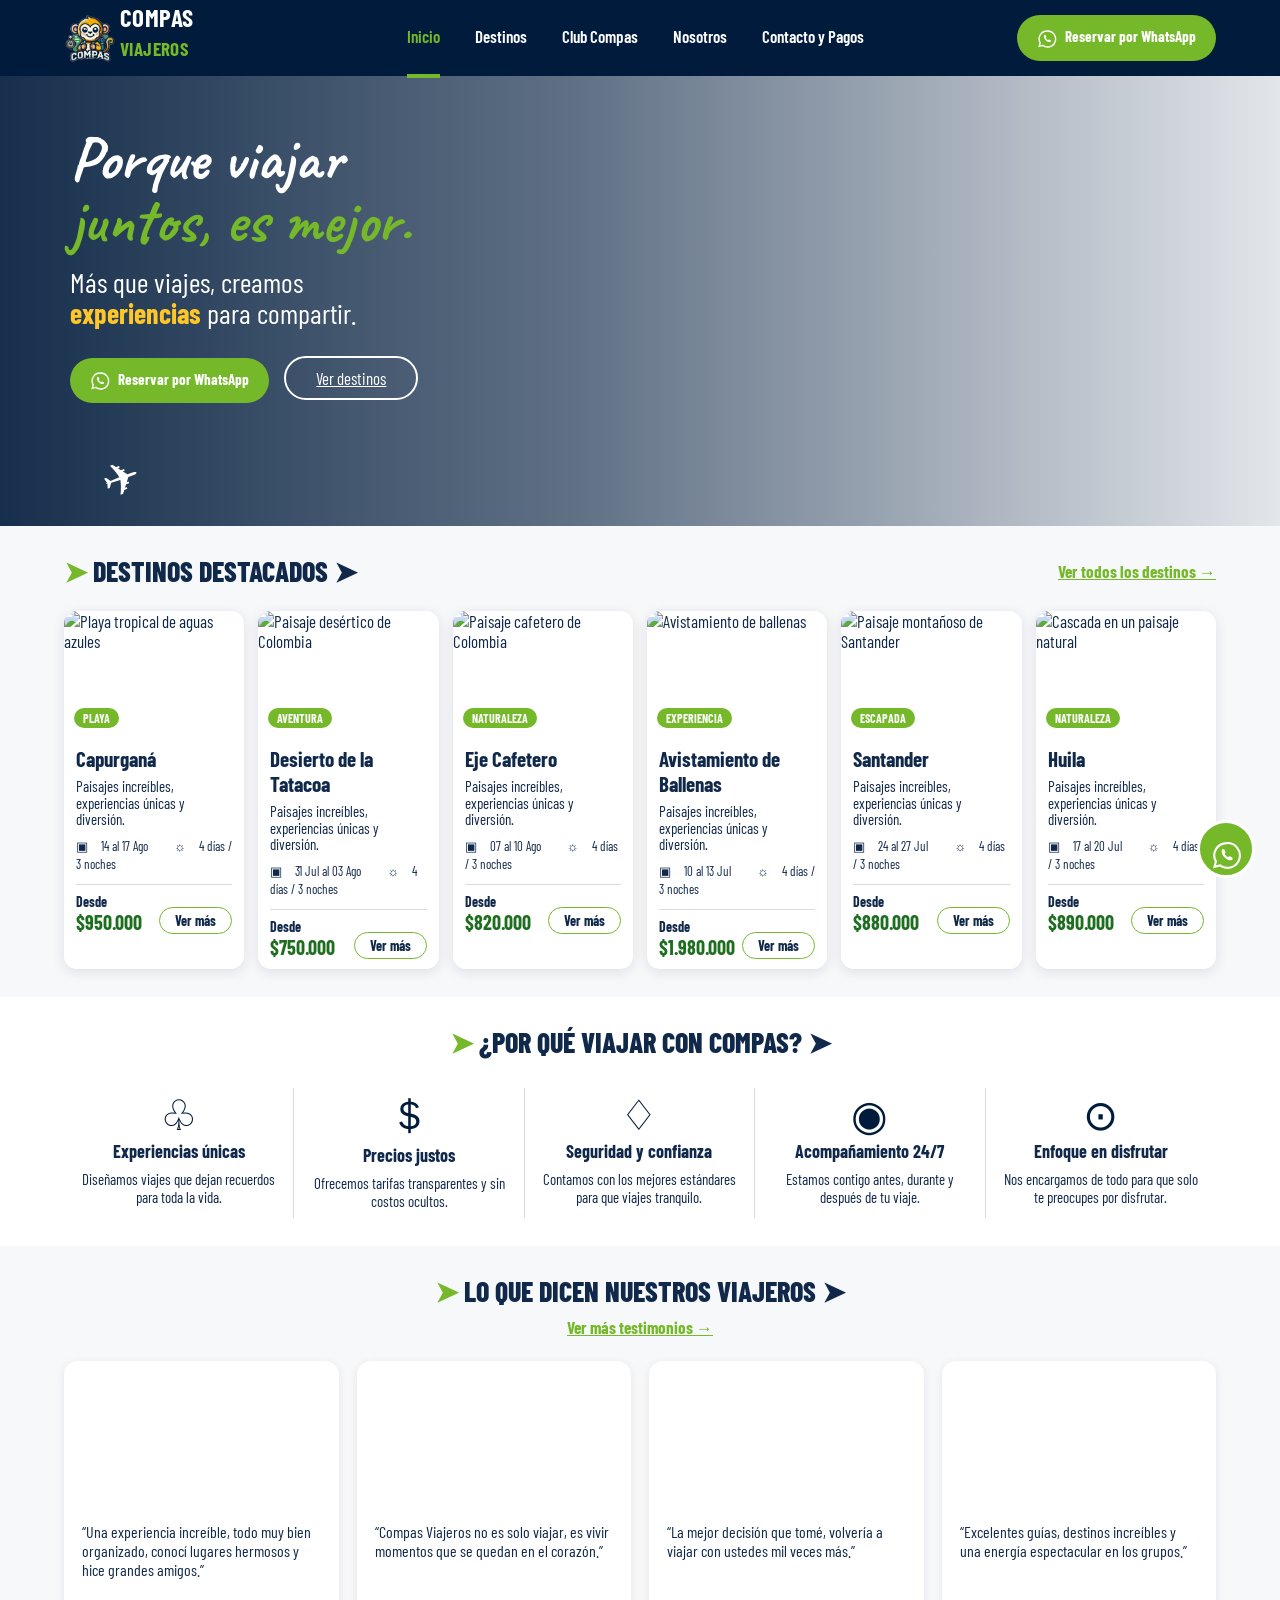
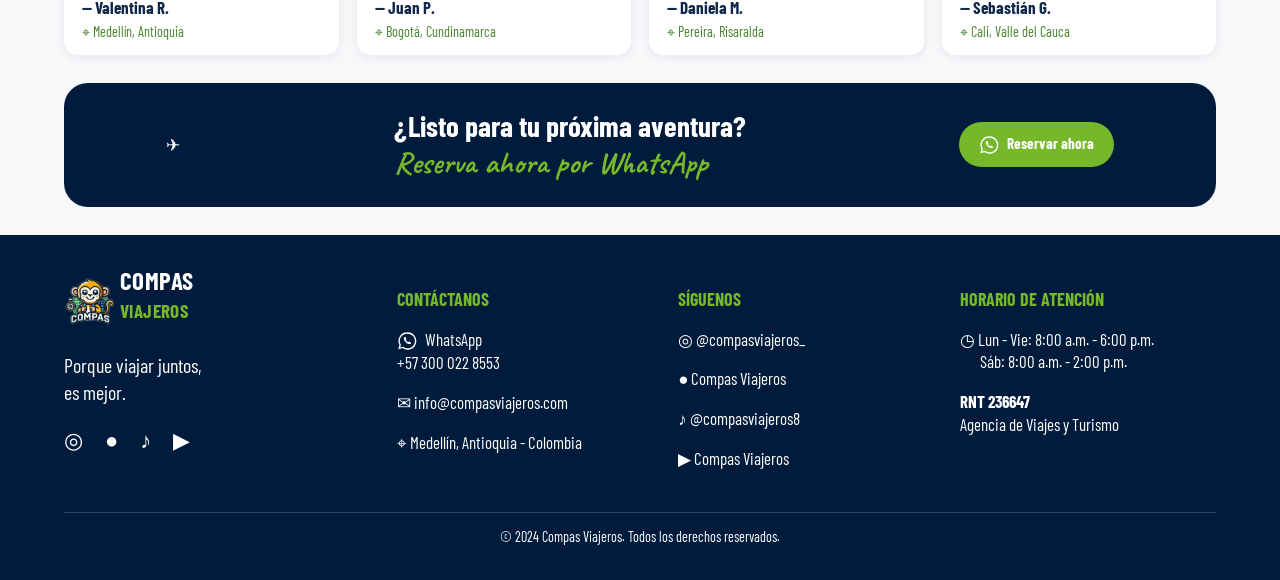
==== index.html @ 0b103fd1 "fix: update WhatsApp contact number Co-Authored-By: Devin AI <158243242+devin-ai-integration[bot]@us" ====
<!doctype html>
<html lang="es">
  <head>
    <meta charset="UTF-8" />
    <meta name="viewport" content="width=device-width, initial-scale=1" />
    <title>Compas Viajeros | Porque viajar juntos, es mejor</title>
    <meta
      name="description"
      content="Más que viajes, creamos experiencias para compartir. Descubre los mejores destinos de Colombia con Compas Viajeros."
    />
    <meta
      property="og:title"
      content="Compas Viajeros | Porque viajar juntos, es mejor"
    />
    <meta
      property="og:description"
      content="Experiencias para compartir en los mejores destinos de Colombia."
    />
    <meta
      property="og:image"
      content="https://images.unsplash.com/photo-1500534623283-312aade485b7?auto=format&fit=crop&w=1600&q=85"
    />
    <meta property="og:locale" content="es_CO" />
    <link rel="canonical" href="https://compasviajeros.com/" />
    <link rel="preconnect" href="https://fonts.googleapis.com" />
    <link rel="preconnect" href="https://fonts.gstatic.com" crossorigin />
    <link
      href="https://fonts.googleapis.com/css2?family=Barlow+Condensed:wght@400;500;600;700;800&family=Caveat:wght@600;700&display=swap"
      rel="stylesheet"
    />
    <link rel="stylesheet" href="styles.css" />
    <script type="application/ld+json">
      {
        "@context": "https://schema.org",
        "@type": "TravelAgency",
        "name": "Compas Viajeros",
        "url": "https://compasviajeros.com/",
        "telephone": "+573002286553",
        "areaServed": "CO"
      }
    </script>
  </head>
  <body>
    <header class="topbar">
      <a class="brand" href="index.html"
        ><img class="brand-logo" src="media/compas-logo-color.png" alt="" /><b>COMPAS</b
        ><strong>VIAJEROS</strong></a
      >
      <nav>
        <a class="active" href="index.html">Inicio</a
        ><a href="destinos.html">Destinos</a><a href="#comunidad">Club Compas</a
        ><a href="#nosotros">Nosotros</a
        ><a href="#contacto">Contacto y Pagos</a>
      </nav>
      <a class="wa-button" data-whatsapp="Hola, quiero reservar por WhatsApp"
        ><img class="wa-icon" src="media/whatsapp.svg" alt="" /> Reservar por WhatsApp</a
      ><button class="menu-toggle" aria-label="Abrir menú">☰</button>
    </header>
    <main>
      <section class="home-hero">
        <div class="hero-overlay"></div>
        <div class="hero-copy">
          <h1>Porque viajar<br /><em>juntos, es mejor.</em></h1>
          <p>
            Más que viajes, creamos<br /><b>experiencias</b> para compartir.
          </p>
          <div>
            <a
              class="wa-button"
              data-whatsapp="Hola, quiero reservar mi próxima experiencia con Compas Viajeros"
              ><img class="wa-icon" src="media/whatsapp.svg" alt="" /> Reservar por WhatsApp</a
            ><a class="outline-button" href="destinos.html">Ver destinos</a>
          </div>
        </div>
        <div class="plane">✈</div>
      </section>
      <section class="home-block">
        <div class="section-title">
          <h2>➤ DESTINOS DESTACADOS ➤</h2>
          <a href="destinos.html">Ver todos los destinos →</a>
        </div>
        <div class="cards" id="featured-grid"></div>
      </section>
      <section class="why home-block" id="nosotros">
        <h2>➤ ¿POR QUÉ VIAJAR CON COMPAS? ➤</h2>
        <div class="why-grid">
          <article>
            <span>♧</span><b>Experiencias únicas</b>
            <p>Diseñamos viajes que dejan recuerdos para toda la vida.</p>
          </article>
          <article>
            <span>＄</span><b>Precios justos</b>
            <p>Ofrecemos tarifas transparentes y sin costos ocultos.</p>
          </article>
          <article>
            <span>♢</span><b>Seguridad y confianza</b>
            <p>
              Contamos con los mejores estándares para que viajes tranquilo.
            </p>
          </article>
          <article>
            <span>◉</span><b>Acompañamiento 24/7</b>
            <p>Estamos contigo antes, durante y después de tu viaje.</p>
          </article>
          <article>
            <span>⊙</span><b>Enfoque en disfrutar</b>
            <p>
              Nos encargamos de todo para que solo te preocupes por disfrutar.
            </p>
          </article>
        </div>
      </section>
      <section class="home-block testimonials">
        <div class="section-title">
          <h2>➤ LO QUE DICEN NUESTROS VIAJEROS ➤</h2>
          <a href="#contacto">Ver más testimonios →</a>
        </div>
        <div class="test-grid" id="testimonials-grid"></div>
      </section>
      <section class="home-cta" id="comunidad">
        <span>✈</span>
        <div>
          <h2>¿Listo para tu próxima aventura?</h2>
          <em>Reserva ahora por WhatsApp</em>
        </div>
        <a
          class="wa-button"
          data-whatsapp="Hola, quiero reservar mi próxima aventura"
          ><img class="wa-icon" src="media/whatsapp.svg" alt="" /> Reservar ahora</a
        >
      </section>
    </main>
    <footer id="contacto">
      <div class="footer-brand">
        <a class="brand" href="index.html"
        ><img class="brand-logo" src="media/compas-logo-color.png" alt="" /><b>COMPAS</b
        ><strong>VIAJEROS</strong></a
        >
        <p>Porque viajar juntos,<br />es mejor.</p>
        <div class="social">◎　●　♪　▶</div>
      </div>
      <div>
        <h3>CONTÁCTANOS</h3>
        <p><img class="wa-icon" src="media/whatsapp.svg" alt="" /> WhatsApp<br />+57 300 022 8553</p>
        <p>✉ info@compasviajeros.com</p>
        <p>⌖ Medellín, Antioquia - Colombia</p>
      </div>
      <div>
        <h3>SÍGUENOS</h3>
        <p>◎ @compasviajeros_</p>
        <p>● Compas Viajeros</p>
        <p>♪ @compasviajeros8</p>
        <p>▶ Compas Viajeros</p>
      </div>
      <div>
        <h3>HORARIO DE ATENCIÓN</h3>
        <p>
          ◷ Lun - Vie: 8:00 a.m. - 6:00 p.m.<br />　 Sáb: 8:00 a.m. - 2:00 p.m.
        </p>
        <p><b>RNT 236647</b><br />Agencia de Viajes y Turismo</p>
      </div>
      <small class="copyright"
        >© 2024 Compas Viajeros. Todos los derechos reservados.</small
      >
    </footer>
    <a
      class="floating-wa"
      data-whatsapp="Hola, quiero información sobre los viajes de Compas Viajeros"
      aria-label="WhatsApp"
      ><img class="wa-icon" src="media/whatsapp.svg" alt="" /></a
    >
    <script src="analytics.js"></script>
    <script src="app.js"></script>
  </body>
</html>
---- styles.css ----
:root {
  --navy: #001b3b;
  --green: #75b82a;
  --ink: #10284a;
  --paper: #f7f8fa;
  --white: #fff;
}
* {
  box-sizing: border-box;
}
html {
  scroll-behavior: smooth;
}
body {
  margin: 0;
  background: var(--paper);
  color: var(--ink);
  font-family: "Barlow Condensed", Arial, sans-serif;
  font-size: 17px;
}
.topbar {
  height: 76px;
  background: var(--navy);
  color: #fff;
  display: flex;
  align-items: center;
  padding: 0 5%;
  gap: 28px;
  position: sticky;
  top: 0;
  z-index: 10;
}
.brand {
  width: 190px;
  display: grid;
  grid-template-columns: 56px 1fr;
  color: #fff;
  text-decoration: none;
  font-size: 25px;
  line-height: 0.85;
  font-weight: 800;
  letter-spacing: 0.4px;
}

.brand-logo {
  grid-row: span 2;
  width: 54px;
  height: 62px;
  object-fit: contain;
  background: transparent;
}
.brand-mark {
  grid-row: span 2;
  border: 3px solid var(--green);
  border-radius: 50%;
  width: 34px;
  height: 34px;
  text-align: center;
  padding-top: 3px;
  color: #ffb32d;
}
.brand strong {
  color: var(--green);
  font-size: 19px;
}
.topbar nav {
  display: flex;
  justify-content: center;
  gap: 35px;
  flex: 1;
}
.topbar nav a {
  color: #fff;
  text-decoration: none;
  padding: 28px 0;
  font-weight: 600;
}
.topbar nav a.active,
.topbar nav a:hover {
  color: var(--green);
  border-bottom: 4px solid var(--green);
}
.wa-button {
  background: var(--green);
  color: white;
  border-radius: 25px;
  padding: 12px 20px;
  display: inline-block;
  text-decoration: none;
  font-weight: 700;
  font-size: 15px;
  cursor: pointer;
  white-space: nowrap;
}

.wa-icon {
  width: 20px;
  height: 20px;
  vertical-align: middle;
  margin-right: 5px;
}

.floating-wa .wa-icon {
  width: 31px;
  height: 31px;
  margin: 0;
}
.menu-toggle {
  display: none;
  background: none;
  border: 0;
  color: #fff;
  font-size: 25px;
}
.home-hero {
  min-height: 450px;
  background: url("https://images.unsplash.com/photo-1500534623283-312aade485b7?auto=format&fit=crop&w=1800&q=85")
    center/cover;
  position: relative;
  color: #fff;
  overflow: hidden;
}
.hero-overlay {
  position: absolute;
  inset: 0;
  background: linear-gradient(
    90deg,
    #001b3be8 0%,
    #001b3b9c 45%,
    #001b3b15 100%
  );
}
.hero-copy {
  position: relative;
  padding: 52px 5.5%;
  z-index: 1;
}
.hero-copy h1 {
  font: 700 62px/1 "Caveat";
  margin: 0 0 15px;
}
.hero-copy h1 em {
  color: var(--green);
  font-style: normal;
}
.hero-copy p {
  font-size: 28px;
  line-height: 1.1;
  margin: 0 0 27px;
}
.hero-copy p b {
  color: #ffc629;
}
.outline-button {
  border: 2px solid #fff;
  border-radius: 25px;
  padding: 10px 30px;
  display: inline-block;
  margin-left: 15px;
  color: #fff;
}
.plane {
  position: absolute;
  bottom: 20px;
  left: 8%;
  font-size: 45px;
  color: #fff;
  transform: rotate(-20deg);
}
.home-block {
  padding: 28px 5%;
}
.section-title {
  display: flex;
  align-items: center;
  justify-content: space-between;
  margin-bottom: 22px;
}
.section-title h2,
.why > h2 {
  font-size: 28px;
  text-align: center;
  margin: 0;
  color: var(--ink);
  font-weight: 800;
}
.section-title h2:first-letter,
.why > h2:first-letter {
  color: var(--green);
}
.section-title a {
  color: var(--green);
  font-weight: 700;
}
.cards {
  display: grid;
  grid-template-columns: repeat(6, 1fr);
  gap: 14px;
}
.travel-card {
  background: #fff;
  border-radius: 13px;
  overflow: hidden;
  box-shadow: 0 3px 13px #001b3b1c;
}
.travel-image {
  height: 125px;
  position: relative;
}
.travel-image img {
  width: 100%;
  height: 100%;
  object-fit: cover;
}
.travel-image span {
  position: absolute;
  bottom: 8px;
  left: 10px;
  background: var(--green);
  color: #fff;
  border-radius: 10px;
  padding: 3px 9px;
  text-transform: uppercase;
  font-size: 12px;
  font-weight: bold;
}
.travel-info {
  padding: 10px 12px;
}
.travel-info h3 {
  font-size: 21px;
  margin: 0 0 7px;
}
.travel-info p {
  font-size: 15px;
  line-height: 1.1;
  min-height: 33px;
  margin: 0 0 10px;
}
.travel-meta {
  font-size: 13px;
  margin-bottom: 12px;
}
.travel-bottom {
  border-top: 1px solid #d7dce1;
  padding-top: 8px;
  display: flex;
  align-items: end;
  justify-content: space-between;
  font-size: 14px;
}
.travel-bottom strong {
  font-size: 20px;
  color: #1d6e1e;
}
.travel-bottom a {
  border: 1px solid var(--green);
  border-radius: 14px;
  padding: 4px 15px;
  color: var(--ink);
  font-weight: bold;
  cursor: pointer;
}
.why {
  background: #fff;
  text-align: center;
}
.why-grid {
  display: grid;
  grid-template-columns: repeat(5, 1fr);
  margin-top: 28px;
}
.why-grid article {
  padding: 0 18px;
  border-right: 1px solid #d6dce2;
}
.why-grid article:last-child {
  border: 0;
}
.why-grid span {
  font-size: 42px;
  color: var(--navy);
  display: block;
}
.why-grid b {
  display: block;
  font-size: 18px;
}
.why-grid p {
  font-size: 15px;
  line-height: 1.2;
  margin: 8px 0;
}
.testimonials {
  background: var(--paper);
}

.testimonials .section-title {
  flex-direction: column;
  justify-content: center;
  gap: 8px;
}
.test-grid {
  display: grid;
  grid-template-columns: repeat(4, 1fr);
  gap: 18px;
}
.test-grid article {
  background: #fff;
  border-radius: 14px;
  padding-bottom: 14px;
  overflow: hidden;
  box-shadow: 0 2px 10px #001b3b14;
}
.test-image {
  height: 145px;
  background-size: cover;
  background-position: center;
  color: white;
  text-align: center;
  padding-top: 55px;
  font-size: 35px;
}
.test-grid article p,
.test-grid article > b,
.test-grid article small {
  display: block;
  padding: 0 18px;
}
.test-grid article p {
  font-size: 16px;
  line-height: 1.2;
  min-height: 59px;
}
.test-grid article small {
  color: #47852e;
  margin-top: 6px;
}
.home-cta {
  margin: 0 5% 28px;
  padding: 25px 8%;
  border-radius: 24px;
  background: var(--navy);
  color: white;
  display: flex;
  align-items: center;
  justify-content: space-between;
}
.home-cta h2 {
  margin: 0;
  font-size: 29px;
}
.home-cta em {
  color: var(--green);
  font: 700 31px Caveat;
}
footer {
  background: var(--navy);
  color: #fff;
  padding: 35px 5%;
  display: grid;
  grid-template-columns: 1.2fr 1fr 1fr 1fr;
  gap: 25px;
}
footer h3 {
  color: var(--green);
  font-size: 18px;
}
footer p {
  line-height: 1.35;
}
.footer-brand p {
  font-size: 20px;
}
.social {
  font-size: 22px;
}
.copyright {
  grid-column: 1/-1;
  border-top: 1px solid #29405e;
  padding-top: 15px;
  text-align: center;
}
.floating-wa {
  position: fixed;
  bottom: 22px;
  right: 25px;
  background: var(--green);
  border: 3px solid white;
  color: #fff;
  border-radius: 50%;
  height: 58px;
  width: 58px;
  text-align: center;
  padding-top: 10px;
  font-size: 30px;
  z-index: 12;
  cursor: pointer;
}
.destinations-hero {
  height: 300px;
  background:
    linear-gradient(90deg, #001b3be8, #001b3b20),
    url("https://images.unsplash.com/photo-1507525428034-b723cf961d3e?auto=format&fit=crop&w=1800&q=85")
      center/cover;
  color: #fff;
  padding: 65px 14%;
}
.destinations-hero p {
  margin: 0;
}
.destinations-hero h1 {
  font-size: 70px;
  margin: 35px 0 0;
}
.destinations-hero h2 {
  font-size: 25px;
  margin: 0;
}
.destinations-hero em {
  color: var(--green);
  font-style: normal;
}
.destination-layout {
  display: grid;
  grid-template-columns: 230px 1fr;
  gap: 35px;
  padding: 38px 5%;
}
.destination-layout aside {
  background: #fff;
  border-radius: 14px;
  padding: 18px;
  height: max-content;
}
.destination-layout aside h2,
.results-head h2 {
  font-size: 25px;
  margin: 0 0 20px;
}
.category-list {
  display: grid;
  gap: 7px;
}
.category-list button {
  border: 0;
  background: none;
  text-align: left;
  padding: 12px;
  color: var(--ink);
  font: inherit;
  cursor: pointer;
  border-radius: 9px;
}
.category-list button.active,
.category-list button:hover {
  background: var(--green);
  color: #fff;
}
.aside-cta {
  background: var(--navy);
  color: #fff;
  margin: 22px -4px -4px;
  padding: 26px 15px;
  border-radius: 14px;
}
.aside-cta b {
  font-size: 27px;
  display: block;
}
.aside-cta em {
  color: var(--green);
  display: block;
  font: 700 22px Caveat;
  margin: 14px 0;
}
.aside-cta .wa-button {
  font-size: 12px;
  padding: 9px;
}
.destination-cards {
  grid-template-columns: repeat(3, 1fr);
}
.results-head {
  display: flex;
  justify-content: space-between;
  align-items: center;
}
.results-head select {
  padding: 10px 30px;
  border: 1px solid #ccd5df;
  border-radius: 8px;
  background: #fff;
}
.benefit-strip {
  background: #fff;
  margin: 0 5% 25px;
  padding: 22px;
  display: grid;
  grid-template-columns: repeat(5, 1fr);
  gap: 18px;
  border-radius: 14px;
}
.benefit-strip b {
  color: var(--navy);
  font-size: 18px;
}
.benefit-strip span,
.benefit-strip small {
  display: block;
  margin-left: 32px;
}
.benefit-strip small {
  font-weight: 400;
  font-size: 14px;
}
.newsletter {
  margin: 0 5% 25px;
  padding: 22px 6%;
  border-radius: 15px;
  background: var(--navy);
  color: #fff;
  display: flex;
  justify-content: space-between;
  align-items: center;
}
.newsletter b {
  font-size: 24px;
}
.newsletter em {
  color: var(--green);
  font-style: normal;
}
.newsletter small {
  display: block;
  font-size: 16px;
}
.newsletter form {
  display: flex;
}
.newsletter input {
  padding: 13px;
  border: 0;
  width: 270px;
  border-radius: 5px 0 0 5px;
}
.newsletter button {
  background: var(--green);
  border: 0;
  color: #fff;
  padding: 0 18px;
  font-weight: bold;
  border-radius: 0 5px 5px 0;
}
@media (max-width: 900px) {
  .topbar {
    height: 65px;
    padding: 0 4%;
    gap: 10px;
  }
  .brand {
    width: 150px;
    font-size: 19px;
  }
  .brand strong {
    font-size: 15px;
  }
  .topbar nav {
    display: none;
    position: absolute;
    top: 65px;
    left: 0;
    right: 0;
    background: var(--navy);
    flex-direction: column;
    gap: 0;
    padding: 12px 5%;
  }
  .topbar nav.open {
    display: flex;
  }
  .topbar nav a {
    padding: 10px;
  }
  .topbar > .wa-button {
    margin-left: auto;
    font-size: 11px;
    padding: 9px;
  }
  .menu-toggle {
    display: block;
  }
  .hero-copy h1 {
    font-size: 48px;
  }
  .hero-copy p {
    font-size: 22px;
  }
  .cards {
    grid-template-columns: repeat(2, 1fr);
  }
  .why-grid {
    grid-template-columns: repeat(2, 1fr);
    gap: 18px;
  }
  .why-grid article {
    border: 0;
  }
  .test-grid {
    grid-template-columns: repeat(2, 1fr);
  }
  footer {
    grid-template-columns: repeat(2, 1fr);
  }
  .destination-layout {
    grid-template-columns: 1fr;
  }
  .destination-cards {
    grid-template-columns: repeat(2, 1fr);
  }
  .benefit-strip {
    grid-template-columns: repeat(2, 1fr);
  }
  .newsletter {
    display: block;
  }
  .newsletter form {
    margin-top: 20px;
  }
  .destinations-hero {
    padding: 45px 8%;
    height: 260px;
  }
}
@media (max-width: 520px) {
  .cards,
  .test-grid,
  .destination-cards {
    grid-template-columns: 1fr;
  }
  .hero-copy {
    padding: 50px 8%;
  }
  .hero-copy h1 {
    font-size: 43px;
  }
  .section-title {
    display: block;
  }
  .section-title a {
    display: block;
    margin-top: 10px;
  }
  .home-cta {
    display: block;
  }
  .home-cta .wa-button {
    margin-top: 15px;
  }
  footer {
    grid-template-columns: 1fr;
  }
  .benefit-strip {
    grid-template-columns: 1fr;
  }
  .newsletter form {
    display: block;
  }
  .newsletter input,
  .newsletter button {
    width: 100%;
    padding: 13px;
    border-radius: 4px;
  }
  .newsletter button {
    margin-top: 5px;
  }
  .destinations-hero h1 {
    font-size: 53px;
  }
}
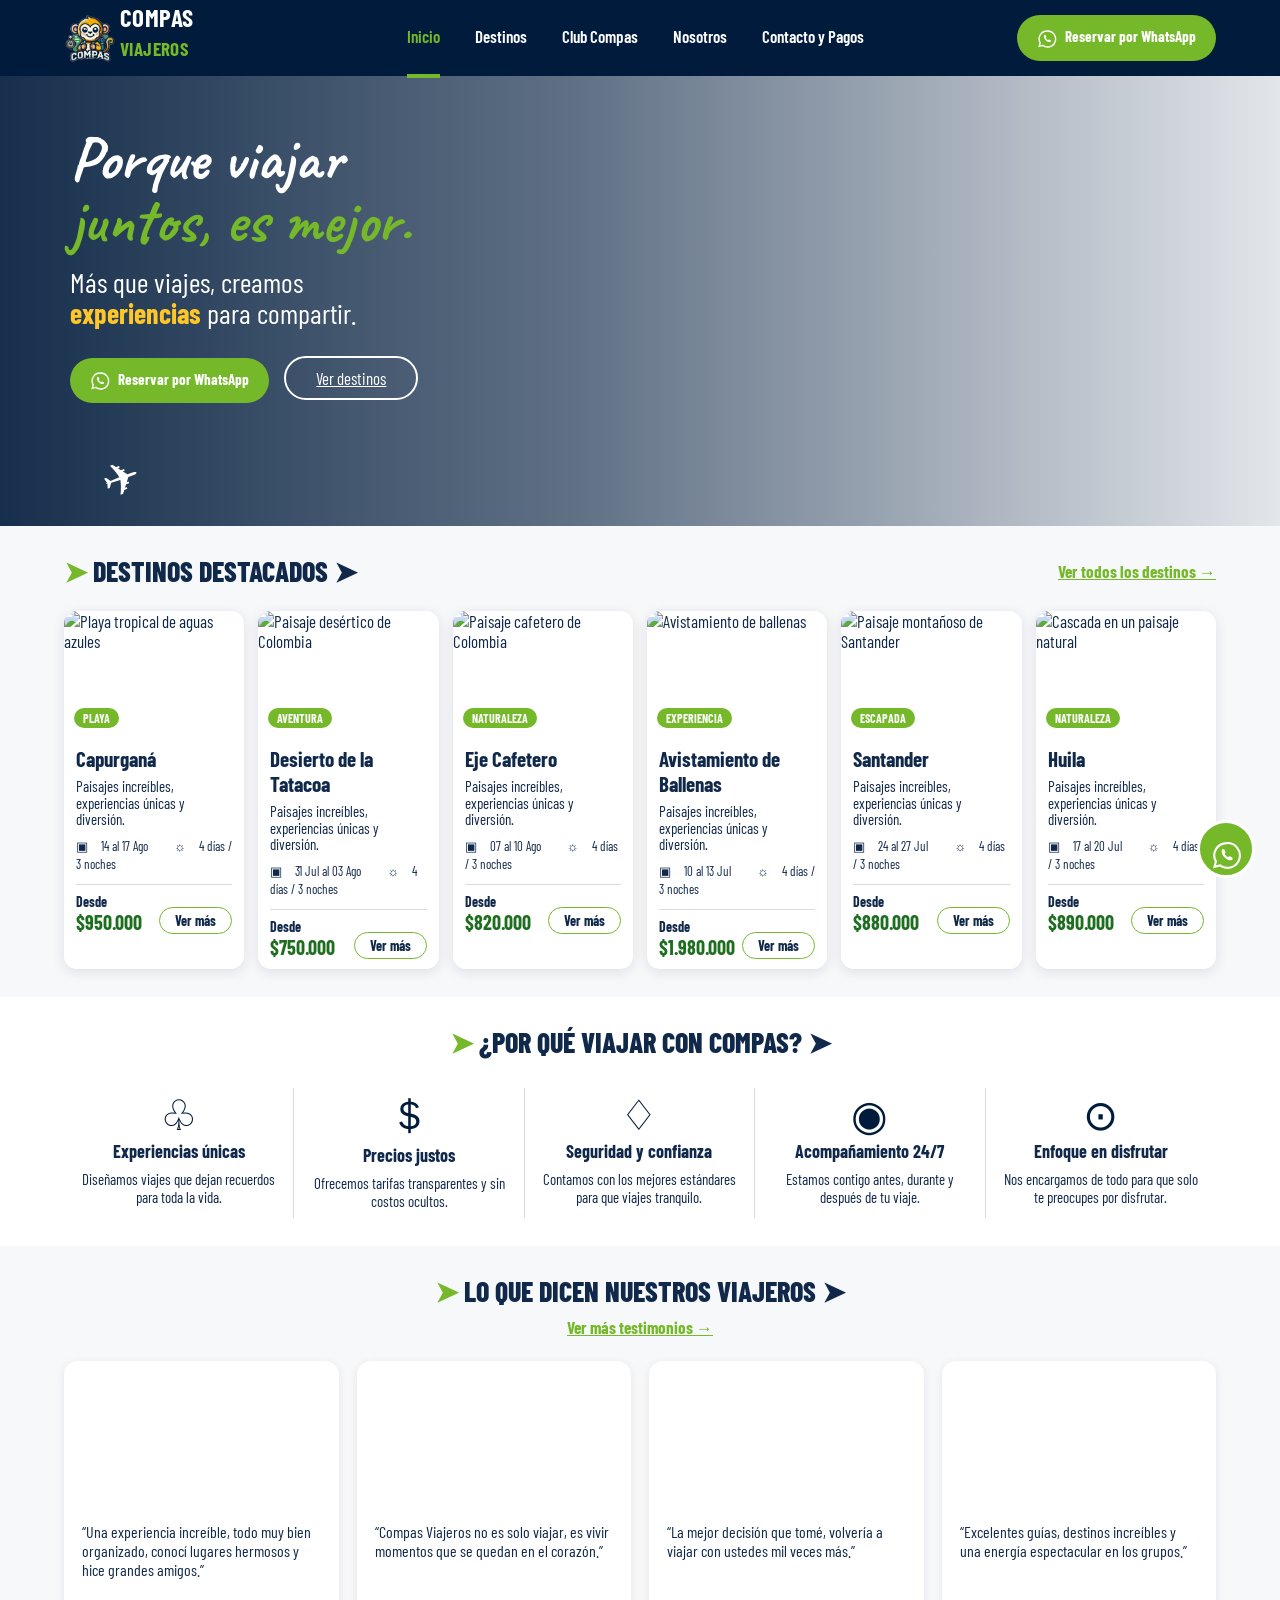
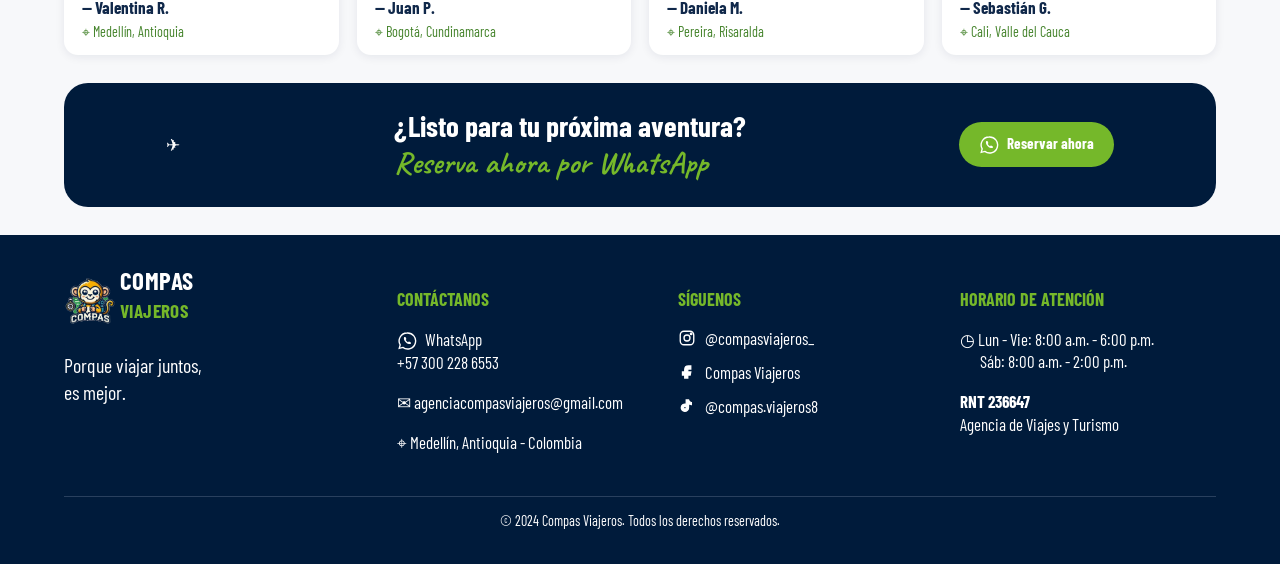
==== commit 1f038936: "feat: refresh footer contact and social links Co-Authored-By: Devin AI <158243242+devin-ai-integrati" ====
--- a/index.html
+++ b/index.html
@@ -137,20 +137,35 @@
         ><strong>VIAJEROS</strong></a
         >
         <p>Porque viajar juntos,<br />es mejor.</p>
-        <div class="social">◎　●　♪　▶</div>
       </div>
       <div>
         <h3>CONTÁCTANOS</h3>
-        <p><img class="wa-icon" src="media/whatsapp.svg" alt="" /> WhatsApp<br />+57 300 022 8553</p>
-        <p>✉ info@compasviajeros.com</p>
+        <p>
+          <a
+            class="footer-contact"
+            data-whatsapp="Hola, quiero información sobre los viajes de Compas Viajeros"
+            ><img class="wa-icon" src="media/whatsapp.svg" alt="" /> WhatsApp<br />+57 300 228 6553</a
+          >
+        </p>
+        <p><a class="footer-contact" href="mailto:agenciacompasviajeros@gmail.com">✉ agenciacompasviajeros@gmail.com</a></p>
         <p>⌖ Medellín, Antioquia - Colombia</p>
       </div>
       <div>
         <h3>SÍGUENOS</h3>
-        <p>◎ @compasviajeros_</p>
-        <p>● Compas Viajeros</p>
-        <p>♪ @compasviajeros8</p>
-        <p>▶ Compas Viajeros</p>
+        <div class="social-links">
+          <a href="https://www.instagram.com/compasviajeros_/" target="_blank" rel="noopener noreferrer">
+            <svg class="social-icon" viewBox="0 0 24 24" aria-hidden="true"><rect x="3" y="3" width="18" height="18" rx="5" /><circle cx="12" cy="12" r="4" /><circle cx="17.5" cy="6.5" r="1" /></svg>
+            <span>@compasviajeros_</span>
+          </a>
+          <a href="https://www.facebook.com/share/1HbcP49M5q/" target="_blank" rel="noopener noreferrer">
+            <svg class="social-icon" viewBox="0 0 24 24" aria-hidden="true"><path d="M14 8h3V4h-3c-3.3 0-5 1.9-5 5v3H6v4h3v4h4v-4h3.2l.8-4H13V9c0-.7.3-1 1-1Z" /></svg>
+            <span>Compas Viajeros</span>
+          </a>
+          <a href="https://www.tiktok.com/@compas.viajeros8" target="_blank" rel="noopener noreferrer">
+            <svg class="social-icon" viewBox="0 0 24 24" aria-hidden="true"><path d="M14 4v10.2a4.8 4.8 0 1 1-4-4.7v3.1a1.8 1.8 0 1 0 1 1.6V4h3Zm0 0c.6 1.8 1.8 3 3.8 3.4V10c-1.5-.1-2.8-.6-3.8-1.4V4Z" /></svg>
+            <span>@compas.viajeros8</span>
+          </a>
+        </div>
       </div>
       <div>
         <h3>HORARIO DE ATENCIÓN</h3>
--- a/styles.css
+++ b/styles.css
@@ -369,11 +369,41 @@
 footer p {
   line-height: 1.35;
 }
+.footer-contact,
+.social-links a {
+  color: inherit;
+  text-decoration: none;
+}
+.footer-contact {
+  cursor: pointer;
+}
+.social-links {
+  display: grid;
+  gap: 14px;
+}
+.social-links a {
+  display: flex;
+  align-items: center;
+  gap: 9px;
+}
+.social-links a:hover,
+.footer-contact:hover {
+  color: var(--green);
+}
+.social-icon {
+  width: 18px;
+  height: 18px;
+  flex: 0 0 18px;
+  fill: currentColor;
+  stroke: currentColor;
+  stroke-width: 1.8;
+}
+.social-icon circle,
+.social-icon rect {
+  fill: none;
+}
 .footer-brand p {
   font-size: 20px;
-}
-.social {
-  font-size: 22px;
 }
 .copyright {
   grid-column: 1/-1;
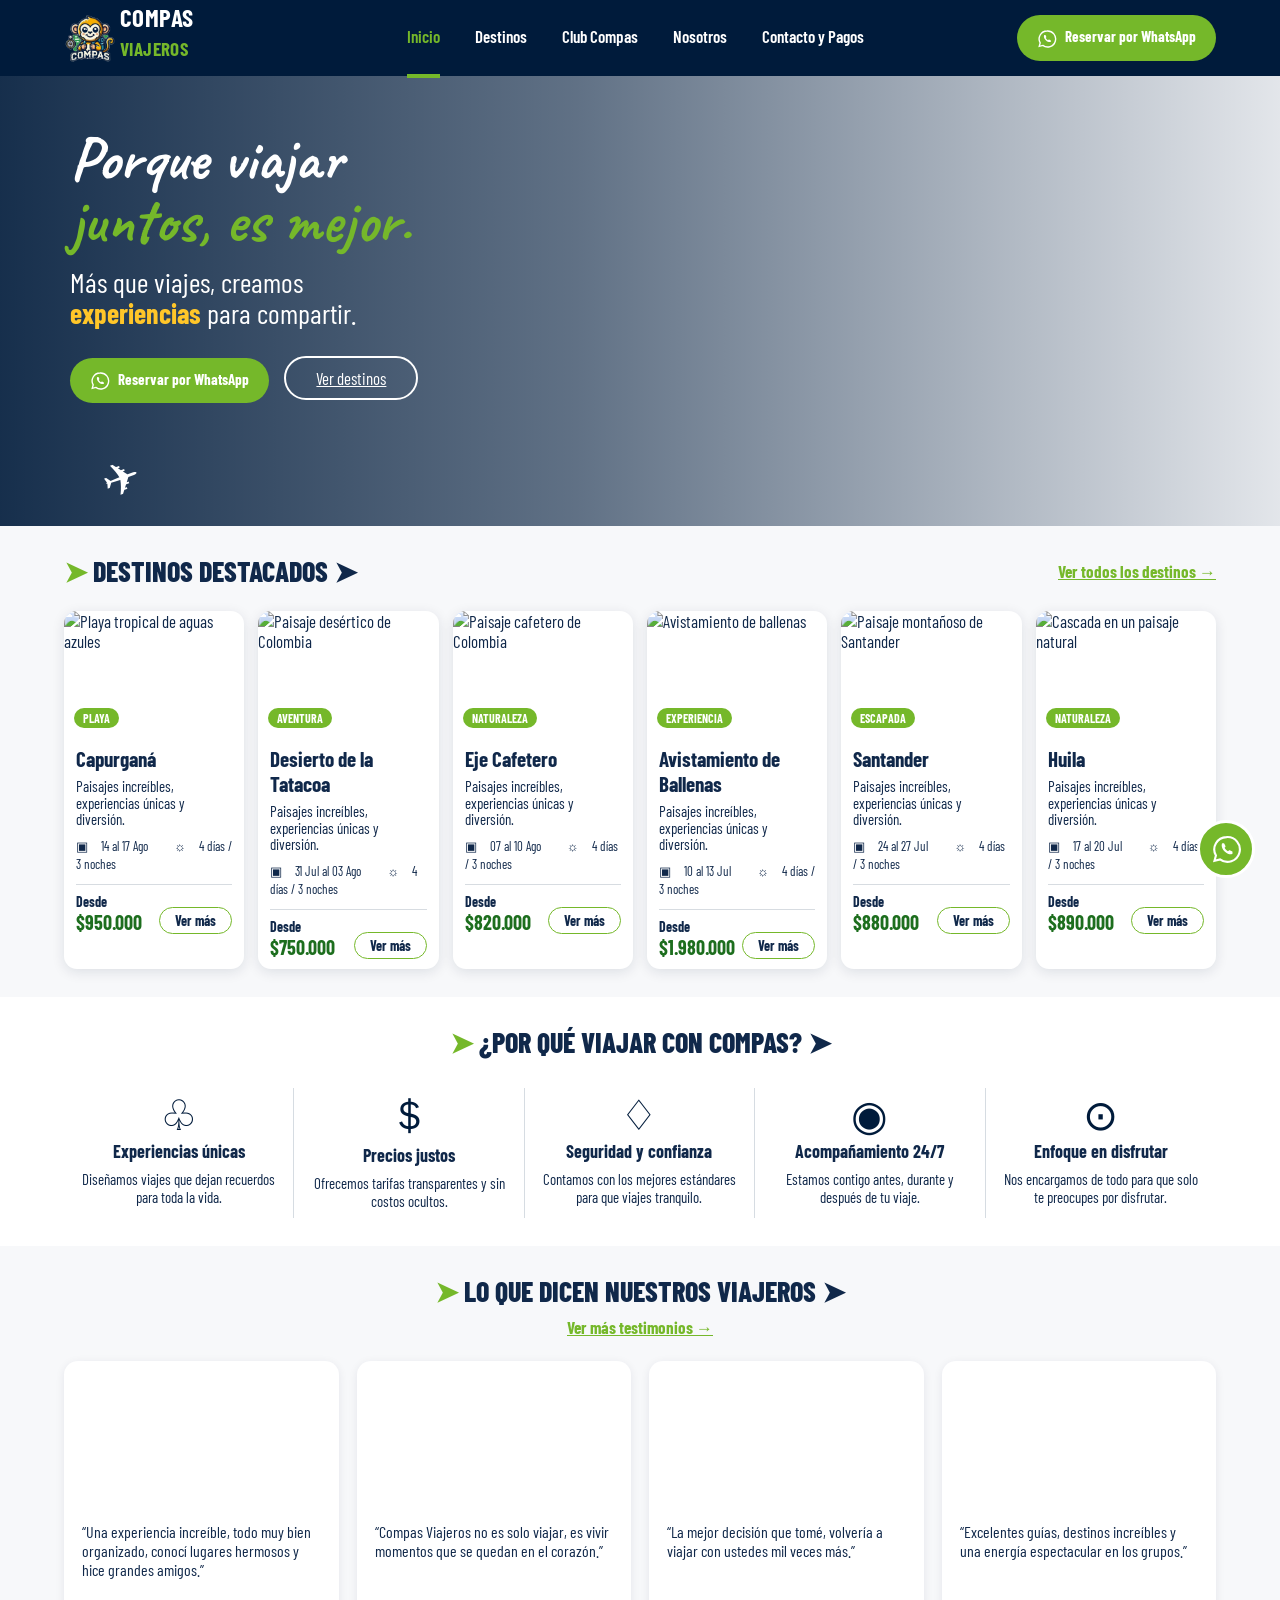
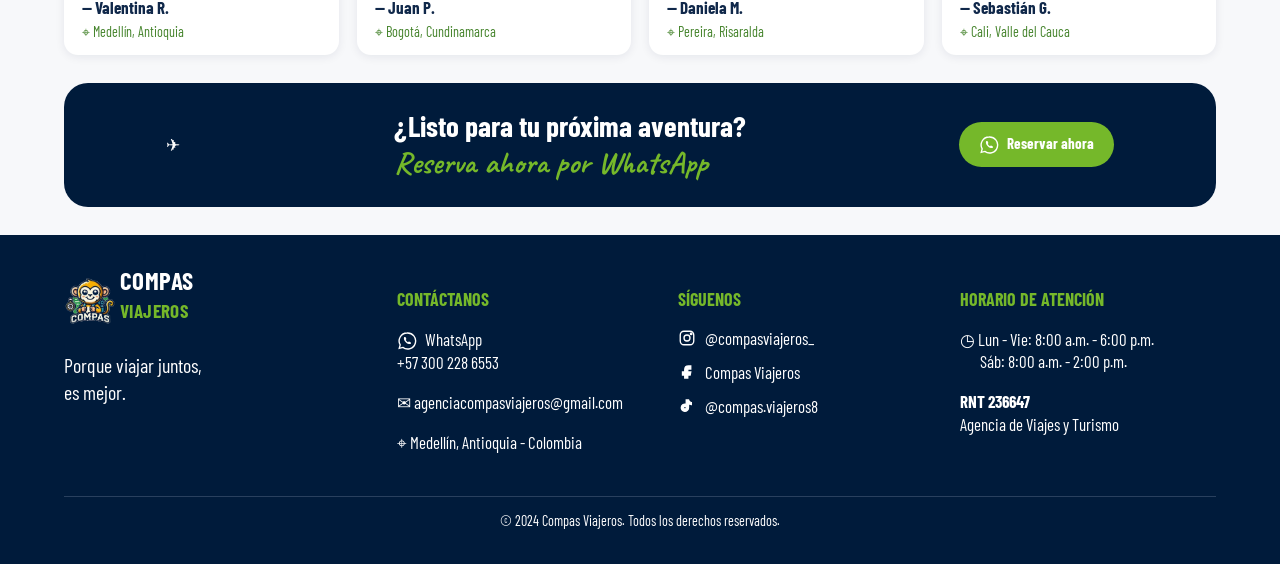
==== commit f2b1a3eb: "feat: add Bing site auth file Co-Authored-By: Devin AI <158243242+devin-ai-integration[bot]@users.no" ====
--- a/index.html
+++ b/index.html
@@ -21,6 +21,7 @@
       content="https://images.unsplash.com/photo-1500534623283-312aade485b7?auto=format&fit=crop&w=1600&q=85"
     />
     <meta property="og:locale" content="es_CO" />
+    <meta name="msvalidate.01" content="D26EF20C6CF1056D606BA57ADD607B21" />
     <link rel="canonical" href="https://compasviajeros.com/" />
     <link rel="preconnect" href="https://fonts.googleapis.com" />
     <link rel="preconnect" href="https://fonts.gstatic.com" crossorigin />
--- a/styles.css
+++ b/styles.css
@@ -421,8 +421,12 @@
   border-radius: 50%;
   height: 58px;
   width: 58px;
-  text-align: center;
-  padding-top: 10px;
+  box-sizing: border-box;
+  display: flex;
+  align-items: center;
+  justify-content: center;
+  padding: 0;
+  line-height: 0;
   font-size: 30px;
   z-index: 12;
   cursor: pointer;
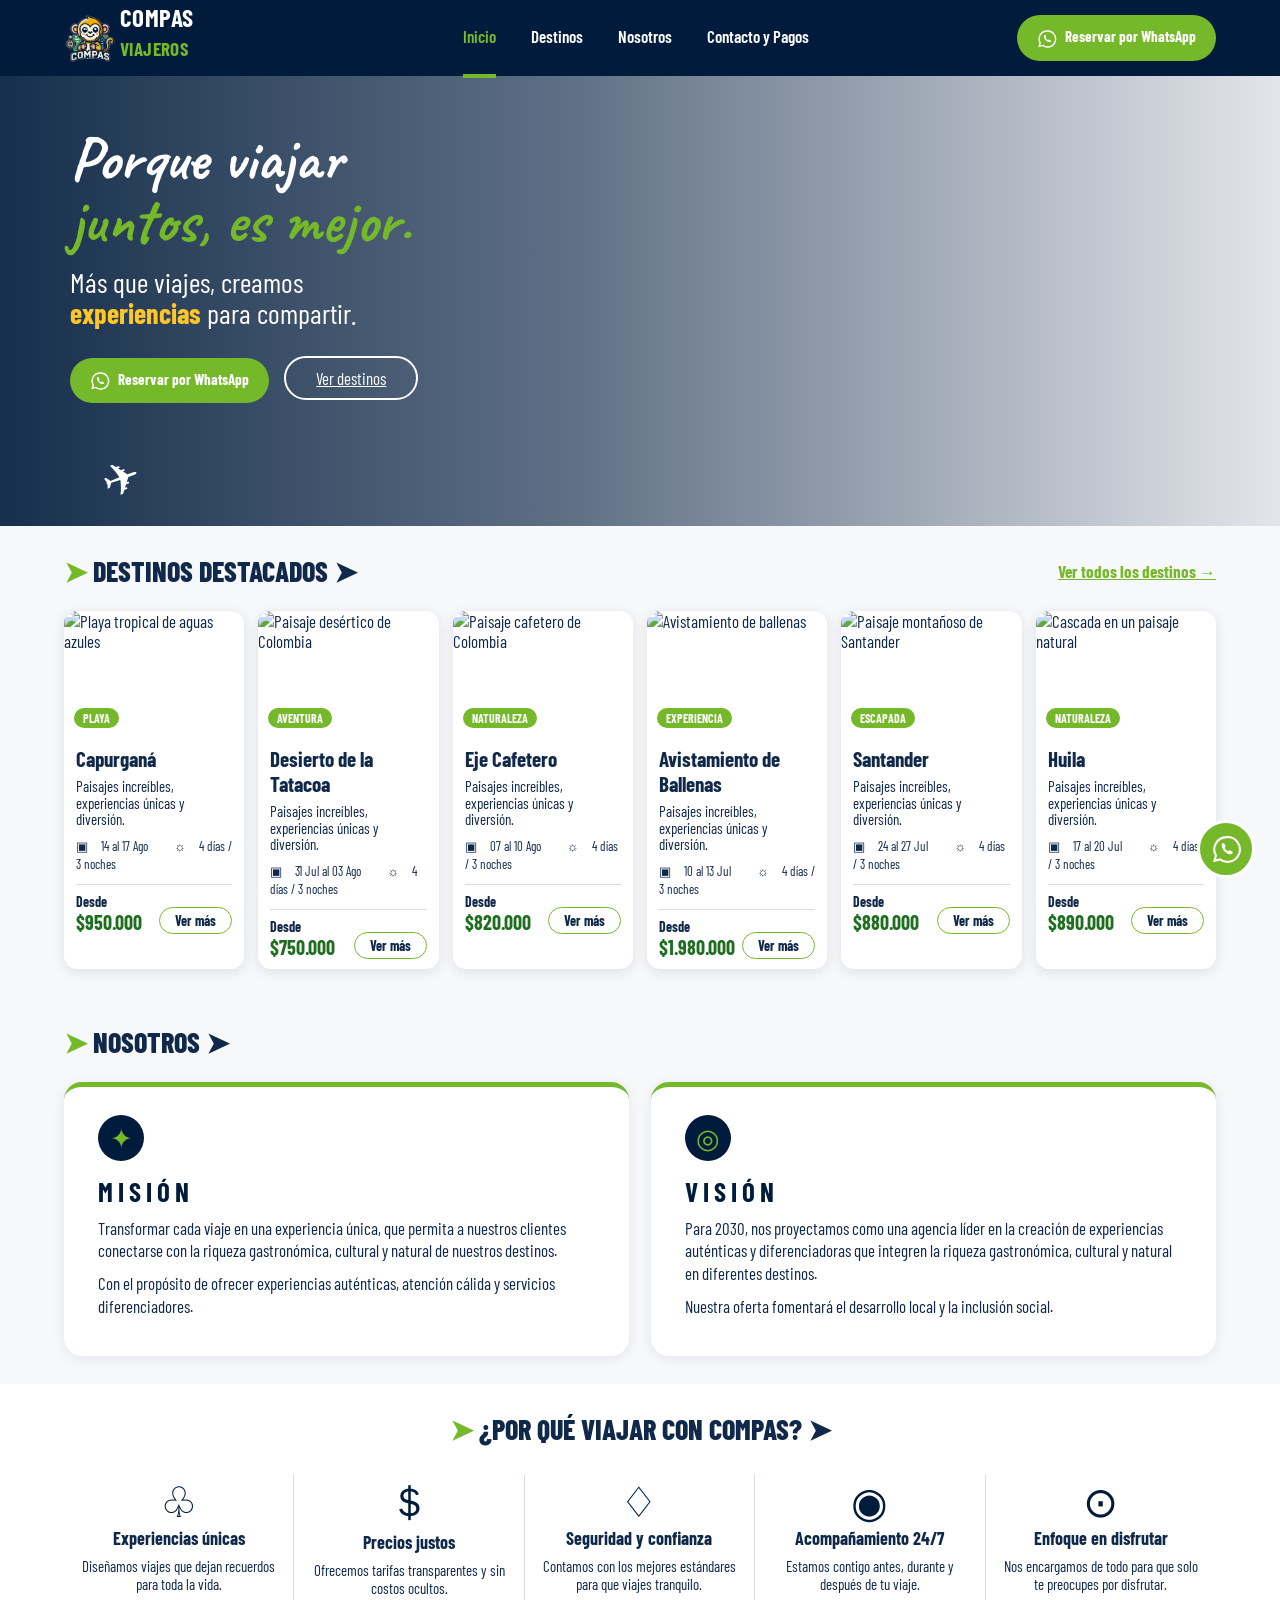
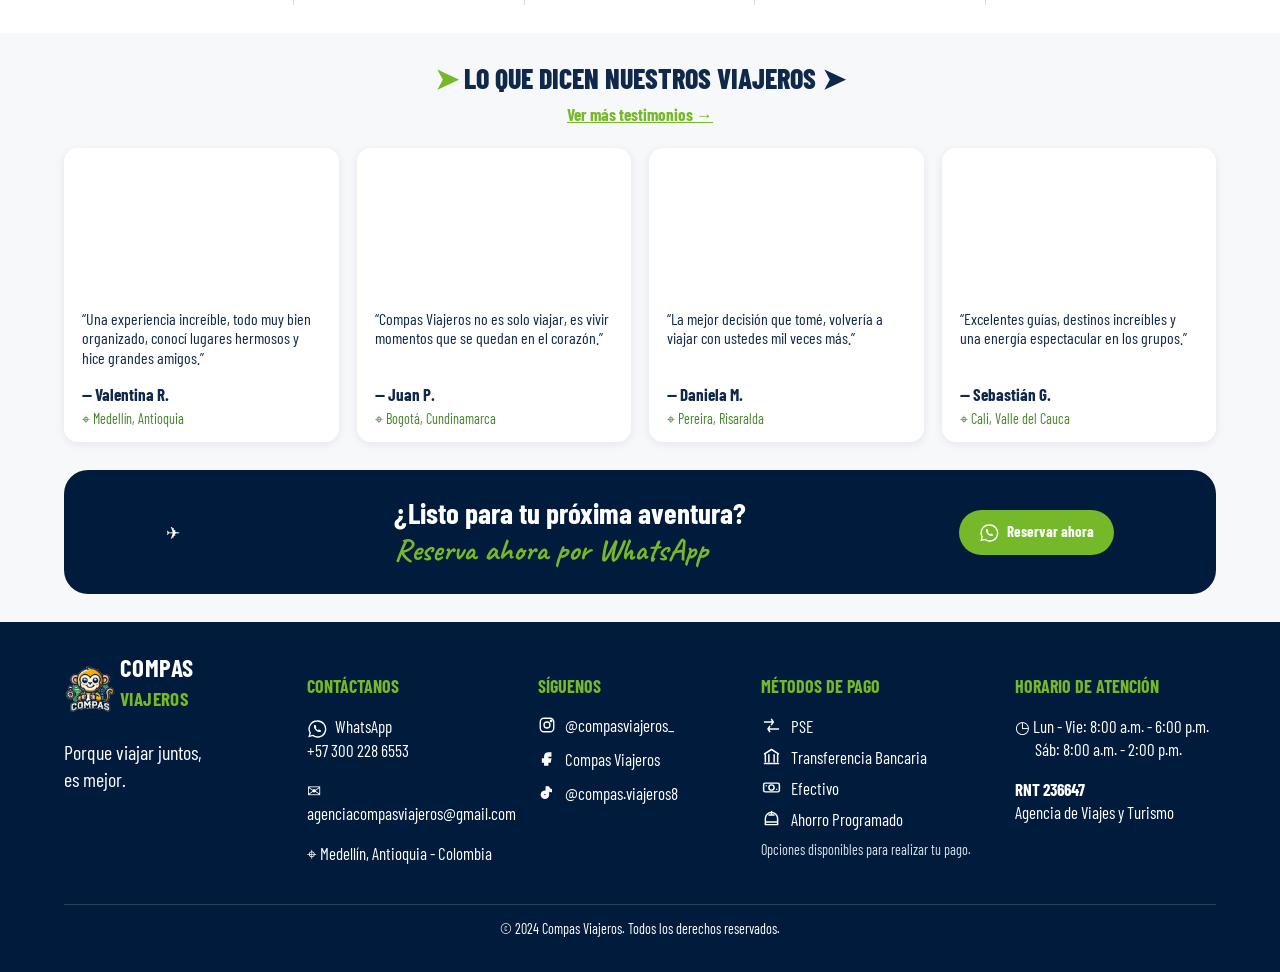
==== commit 77f7a784: "feat: update navigation and contact content Co-Authored-By: Devin AI <158243242+devin-ai-integration" ====
--- a/index.html
+++ b/index.html
@@ -3,26 +3,50 @@
   <head>
     <meta charset="UTF-8" />
     <meta name="viewport" content="width=device-width, initial-scale=1" />
-    <title>Compas Viajeros | Porque viajar juntos, es mejor</title>
+    <title>Compas Viajeros | Viajes en grupo por Colombia</title>
     <meta
       name="description"
       content="Más que viajes, creamos experiencias para compartir. Descubre los mejores destinos de Colombia con Compas Viajeros."
     />
+    <meta property="og:type" content="website" />
+    <meta property="og:site_name" content="Compas Viajeros" />
+    <meta property="og:url" content="https://compasviajeros.com/" />
     <meta
       property="og:title"
-      content="Compas Viajeros | Porque viajar juntos, es mejor"
+      content="Compas Viajeros | Viajes en grupo por Colombia"
     />
     <meta
       property="og:description"
-      content="Experiencias para compartir en los mejores destinos de Colombia."
+      content="Viajes en grupo, experiencias únicas y acompañamiento por WhatsApp en los mejores destinos de Colombia."
     />
     <meta
       property="og:image"
-      content="https://images.unsplash.com/photo-1500534623283-312aade485b7?auto=format&fit=crop&w=1600&q=85"
+      content="https://compasviajeros.com/media/og-compas-viajeros.jpg"
+    />
+    <meta property="og:image:width" content="1200" />
+    <meta property="og:image:height" content="630" />
+    <meta
+      property="og:image:alt"
+      content="Compas Viajeros: porque viajar juntos es mejor"
     />
     <meta property="og:locale" content="es_CO" />
+    <meta name="twitter:card" content="summary_large_image" />
+    <meta
+      name="twitter:title"
+      content="Compas Viajeros | Viajes en grupo por Colombia"
+    />
+    <meta
+      name="twitter:description"
+      content="Viajes en grupo, experiencias únicas y acompañamiento por WhatsApp en los mejores destinos de Colombia."
+    />
+    <meta
+      name="twitter:image"
+      content="https://compasviajeros.com/media/og-compas-viajeros.jpg"
+    />
     <meta name="msvalidate.01" content="D26EF20C6CF1056D606BA57ADD607B21" />
     <link rel="canonical" href="https://compasviajeros.com/" />
+    <link rel="icon" type="image/png" sizes="32x32" href="media/favicon-32.png" />
+    <link rel="apple-touch-icon" sizes="180x180" href="media/favicon-180.png" />
     <link rel="preconnect" href="https://fonts.googleapis.com" />
     <link rel="preconnect" href="https://fonts.gstatic.com" crossorigin />
     <link
@@ -49,8 +73,7 @@
       >
       <nav>
         <a class="active" href="index.html">Inicio</a
-        ><a href="destinos.html">Destinos</a><a href="#comunidad">Club Compas</a
-        ><a href="#nosotros">Nosotros</a
+        ><a href="destinos.html">Destinos</a><a href="#nosotros">Nosotros</a
         ><a href="#contacto">Contacto y Pagos</a>
       </nav>
       <a class="wa-button" data-whatsapp="Hola, quiero reservar por WhatsApp"
@@ -82,7 +105,40 @@
         </div>
         <div class="cards" id="featured-grid"></div>
       </section>
-      <section class="why home-block" id="nosotros">
+      <section class="home-block about-us" id="nosotros">
+        <div class="section-title">
+          <h2>➤ NOSOTROS ➤</h2>
+        </div>
+        <div class="mission-grid">
+          <article class="mission-card">
+            <span class="mission-icon">✦</span>
+            <h3>MISIÓN</h3>
+            <p>
+              Transformar cada viaje en una experiencia única, que permita a
+              nuestros clientes conectarse con la riqueza gastronómica, cultural
+              y natural de nuestros destinos.
+            </p>
+            <p>
+              Con el propósito de ofrecer experiencias auténticas, atención
+              cálida y servicios diferenciadores.
+            </p>
+          </article>
+          <article class="mission-card">
+            <span class="mission-icon">◎</span>
+            <h3>VISIÓN</h3>
+            <p>
+              Para 2030, nos proyectamos como una agencia líder en la creación
+              de experiencias auténticas y diferenciadoras que integren la
+              riqueza gastronómica, cultural y natural en diferentes destinos.
+            </p>
+            <p>
+              Nuestra oferta fomentará el desarrollo local y la inclusión
+              social.
+            </p>
+          </article>
+        </div>
+      </section>
+      <section class="why home-block">
         <h2>➤ ¿POR QUÉ VIAJAR CON COMPAS? ➤</h2>
         <div class="why-grid">
           <article>
@@ -168,6 +224,28 @@
           </a>
         </div>
       </div>
+      <div class="payment-methods">
+        <h3>MÉTODOS DE PAGO</h3>
+        <div class="payment-list">
+          <div class="payment-item">
+            <svg class="payment-icon" viewBox="0 0 24 24" aria-hidden="true"><path d="M4 8h10M12 5l2 3-2 3M20 16H10m0-3-2 3 2 3" /></svg>
+            <span>PSE</span>
+          </div>
+          <div class="payment-item">
+            <svg class="payment-icon" viewBox="0 0 24 24" aria-hidden="true"><path d="M4 9 12 4l8 5M5 10v8m4-8v8m6-8v8m4-8v8M4 20h16" /></svg>
+            <span>Transferencia Bancaria</span>
+          </div>
+          <div class="payment-item">
+            <svg class="payment-icon" viewBox="0 0 24 24" aria-hidden="true"><rect x="3" y="7" width="18" height="10" rx="2" /><circle cx="12" cy="12" r="3" /><path d="M6 10v.01M18 14v.01" /></svg>
+            <span>Efectivo</span>
+          </div>
+          <div class="payment-item">
+            <svg class="payment-icon" viewBox="0 0 24 24" aria-hidden="true"><path d="M5 12a7 7 0 0 1 14 0v4H5v-4Zm0 4h14v3H5v-3Z" /><path d="M9 8h6M12 4v4" /></svg>
+            <span>Ahorro Programado</span>
+          </div>
+        </div>
+        <small>Opciones disponibles para realizar tu pago.</small>
+      </div>
       <div>
         <h3>HORARIO DE ATENCIÓN</h3>
         <p>
--- a/styles.css
+++ b/styles.css
@@ -261,6 +261,43 @@
   font-weight: bold;
   cursor: pointer;
 }
+.about-us {
+  background: var(--paper);
+}
+.mission-grid {
+  display: grid;
+  grid-template-columns: repeat(2, 1fr);
+  gap: 22px;
+}
+.mission-card {
+  background: #fff;
+  border-radius: 18px;
+  padding: 28px 34px;
+  box-shadow: 0 3px 14px #001b3b14;
+  border-top: 5px solid var(--green);
+}
+.mission-icon {
+  display: inline-flex;
+  align-items: center;
+  justify-content: center;
+  width: 46px;
+  height: 46px;
+  border-radius: 50%;
+  background: var(--navy);
+  color: var(--green);
+  font-size: 27px;
+}
+.mission-card h3 {
+  color: var(--navy);
+  font-size: 27px;
+  letter-spacing: 5px;
+  margin: 14px 0 10px;
+}
+.mission-card p {
+  font-size: 17px;
+  line-height: 1.35;
+  margin: 0 0 10px;
+}
 .why {
   background: #fff;
   text-align: center;
@@ -359,8 +396,8 @@
   color: #fff;
   padding: 35px 5%;
   display: grid;
-  grid-template-columns: 1.2fr 1fr 1fr 1fr;
-  gap: 25px;
+  grid-template-columns: 1.1fr 1fr 1fr 1.15fr 1fr;
+  gap: 22px;
 }
 footer h3 {
   color: var(--green);
@@ -401,6 +438,35 @@
 .social-icon circle,
 .social-icon rect {
   fill: none;
+}
+.payment-list {
+  display: grid;
+  gap: 10px;
+}
+.payment-item {
+  display: flex;
+  align-items: center;
+  gap: 9px;
+}
+.payment-icon {
+  width: 21px;
+  height: 21px;
+  flex: 0 0 21px;
+  fill: none;
+  stroke: currentColor;
+  stroke-width: 1.7;
+  stroke-linecap: round;
+  stroke-linejoin: round;
+}
+.payment-icon rect,
+.payment-icon circle {
+  fill: none;
+}
+.payment-methods small {
+  display: block;
+  color: #d7e2ec;
+  margin-top: 12px;
+  line-height: 1.3;
 }
 .footer-brand p {
   font-size: 20px;
@@ -633,6 +699,7 @@
   .cards {
     grid-template-columns: repeat(2, 1fr);
   }
+  .mission-grid,
   .why-grid {
     grid-template-columns: repeat(2, 1fr);
     gap: 18px;
@@ -668,6 +735,7 @@
 }
 @media (max-width: 520px) {
   .cards,
+  .mission-grid,
   .test-grid,
   .destination-cards {
     grid-template-columns: 1fr;
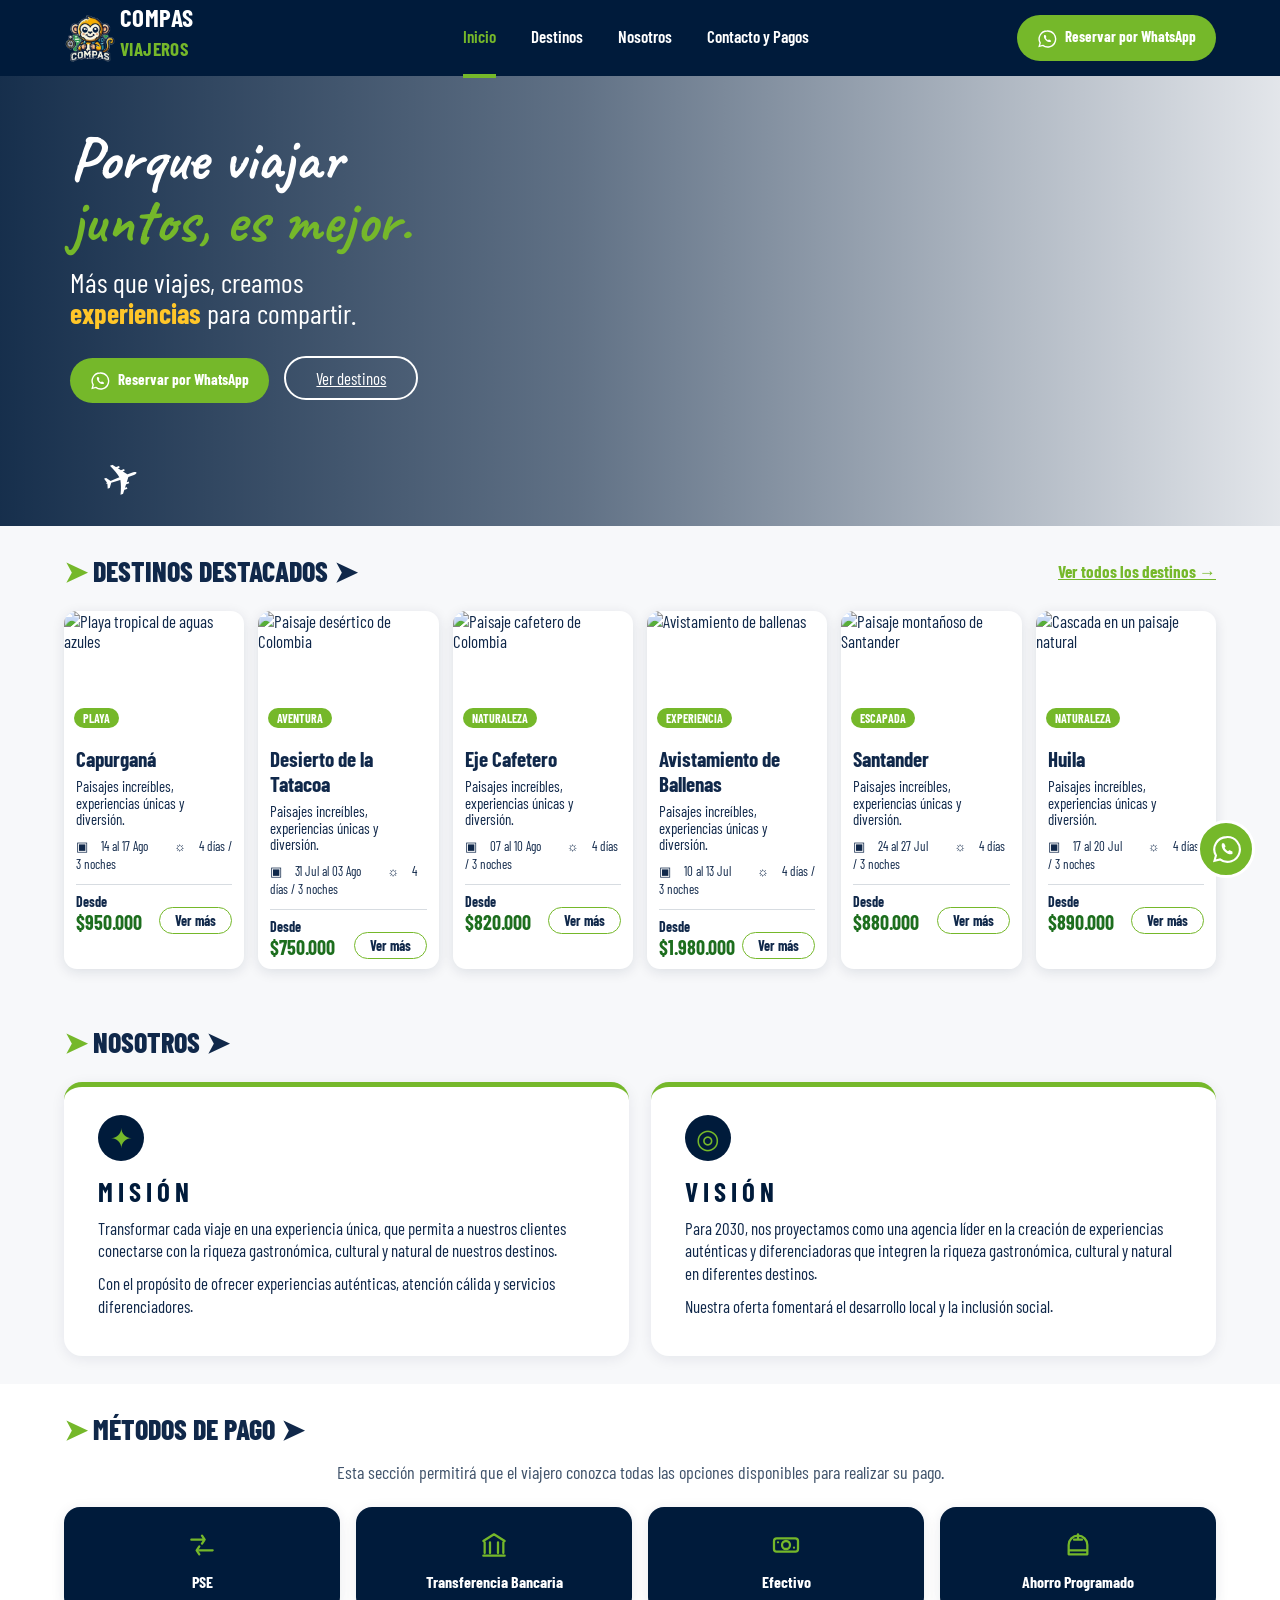
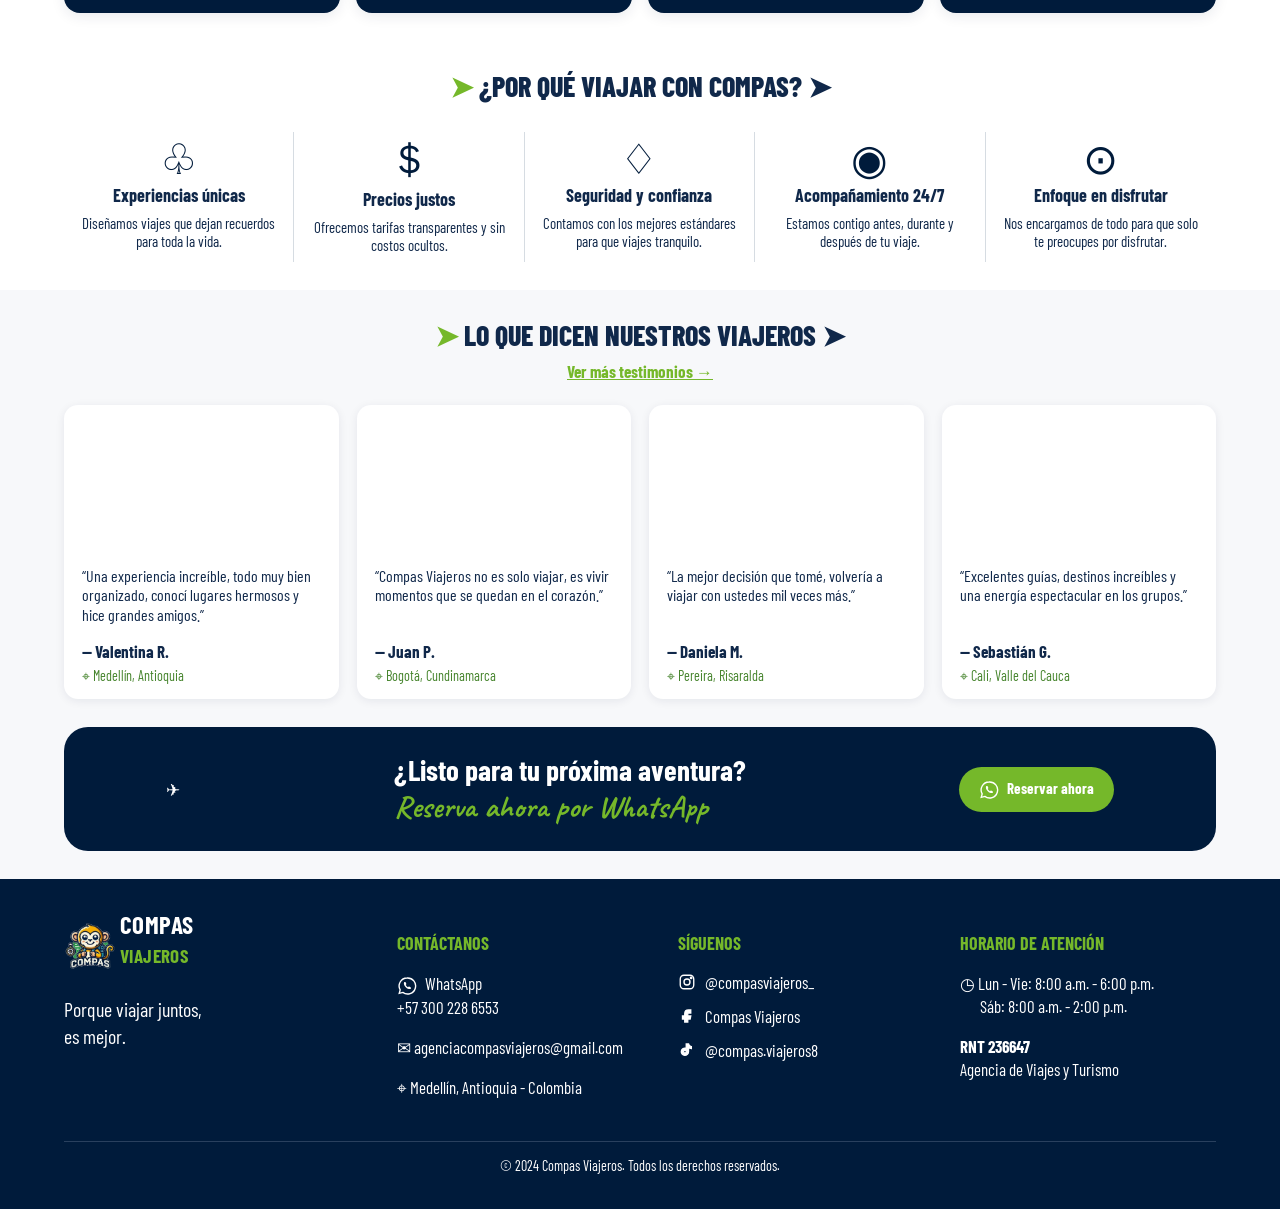
==== commit 532c255c: "feat: move payment methods section Co-Authored-By: Devin AI <158243242+devin-ai-integration[bot]@use" ====
--- a/index.html
+++ b/index.html
@@ -138,6 +138,33 @@
           </article>
         </div>
       </section>
+      <section class="home-block payment-section">
+        <div class="section-title">
+          <h2>➤ MÉTODOS DE PAGO ➤</h2>
+        </div>
+        <p class="payment-intro">
+          Esta sección permitirá que el viajero conozca todas las opciones
+          disponibles para realizar su pago.
+        </p>
+        <div class="payment-grid">
+          <article class="payment-card">
+            <svg class="payment-icon" viewBox="0 0 24 24" aria-hidden="true"><path d="M4 8h10M12 5l2 3-2 3M20 16H10m0-3-2 3 2 3" /></svg>
+            <span>PSE</span>
+          </article>
+          <article class="payment-card">
+            <svg class="payment-icon" viewBox="0 0 24 24" aria-hidden="true"><path d="M4 9 12 4l8 5M5 10v8m4-8v8m6-8v8m4-8v8M4 20h16" /></svg>
+            <span>Transferencia Bancaria</span>
+          </article>
+          <article class="payment-card">
+            <svg class="payment-icon" viewBox="0 0 24 24" aria-hidden="true"><rect x="3" y="7" width="18" height="10" rx="2" /><circle cx="12" cy="12" r="3" /><path d="M6 10v.01M18 14v.01" /></svg>
+            <span>Efectivo</span>
+          </article>
+          <article class="payment-card">
+            <svg class="payment-icon" viewBox="0 0 24 24" aria-hidden="true"><path d="M5 12a7 7 0 0 1 14 0v4H5v-4Zm0 4h14v3H5v-3Z" /><path d="M9 8h6M12 4v4" /></svg>
+            <span>Ahorro Programado</span>
+          </article>
+        </div>
+      </section>
       <section class="why home-block">
         <h2>➤ ¿POR QUÉ VIAJAR CON COMPAS? ➤</h2>
         <div class="why-grid">
@@ -224,28 +251,6 @@
           </a>
         </div>
       </div>
-      <div class="payment-methods">
-        <h3>MÉTODOS DE PAGO</h3>
-        <div class="payment-list">
-          <div class="payment-item">
-            <svg class="payment-icon" viewBox="0 0 24 24" aria-hidden="true"><path d="M4 8h10M12 5l2 3-2 3M20 16H10m0-3-2 3 2 3" /></svg>
-            <span>PSE</span>
-          </div>
-          <div class="payment-item">
-            <svg class="payment-icon" viewBox="0 0 24 24" aria-hidden="true"><path d="M4 9 12 4l8 5M5 10v8m4-8v8m6-8v8m4-8v8M4 20h16" /></svg>
-            <span>Transferencia Bancaria</span>
-          </div>
-          <div class="payment-item">
-            <svg class="payment-icon" viewBox="0 0 24 24" aria-hidden="true"><rect x="3" y="7" width="18" height="10" rx="2" /><circle cx="12" cy="12" r="3" /><path d="M6 10v.01M18 14v.01" /></svg>
-            <span>Efectivo</span>
-          </div>
-          <div class="payment-item">
-            <svg class="payment-icon" viewBox="0 0 24 24" aria-hidden="true"><path d="M5 12a7 7 0 0 1 14 0v4H5v-4Zm0 4h14v3H5v-3Z" /><path d="M9 8h6M12 4v4" /></svg>
-            <span>Ahorro Programado</span>
-          </div>
-        </div>
-        <small>Opciones disponibles para realizar tu pago.</small>
-      </div>
       <div>
         <h3>HORARIO DE ATENCIÓN</h3>
         <p>
--- a/styles.css
+++ b/styles.css
@@ -298,6 +298,35 @@
   line-height: 1.35;
   margin: 0 0 10px;
 }
+.payment-section {
+  background: #fff;
+}
+.payment-intro {
+  max-width: 720px;
+  margin: -8px auto 24px;
+  color: #40536b;
+  font-size: 18px;
+  text-align: center;
+}
+.payment-grid {
+  display: grid;
+  grid-template-columns: repeat(4, 1fr);
+  gap: 16px;
+}
+.payment-card {
+  background: var(--navy);
+  color: #fff;
+  border-radius: 16px;
+  padding: 22px 14px;
+  display: grid;
+  justify-items: center;
+  gap: 11px;
+  box-shadow: 0 3px 14px #001b3b18;
+}
+.payment-card span {
+  font-weight: 700;
+  font-size: 16px;
+}
 .why {
   background: #fff;
   text-align: center;
@@ -396,8 +425,8 @@
   color: #fff;
   padding: 35px 5%;
   display: grid;
-  grid-template-columns: 1.1fr 1fr 1fr 1.15fr 1fr;
-  gap: 22px;
+  grid-template-columns: 1.2fr 1fr 1fr 1fr;
+  gap: 25px;
 }
 footer h3 {
   color: var(--green);
@@ -439,19 +468,11 @@
 .social-icon rect {
   fill: none;
 }
-.payment-list {
-  display: grid;
-  gap: 10px;
-}
-.payment-item {
-  display: flex;
-  align-items: center;
-  gap: 9px;
-}
 .payment-icon {
-  width: 21px;
-  height: 21px;
-  flex: 0 0 21px;
+  width: 32px;
+  height: 32px;
+  flex: 0 0 32px;
+  color: var(--green);
   fill: none;
   stroke: currentColor;
   stroke-width: 1.7;
@@ -461,12 +482,6 @@
 .payment-icon rect,
 .payment-icon circle {
   fill: none;
-}
-.payment-methods small {
-  display: block;
-  color: #d7e2ec;
-  margin-top: 12px;
-  line-height: 1.3;
 }
 .footer-brand p {
   font-size: 20px;
@@ -700,6 +715,7 @@
     grid-template-columns: repeat(2, 1fr);
   }
   .mission-grid,
+  .payment-grid,
   .why-grid {
     grid-template-columns: repeat(2, 1fr);
     gap: 18px;
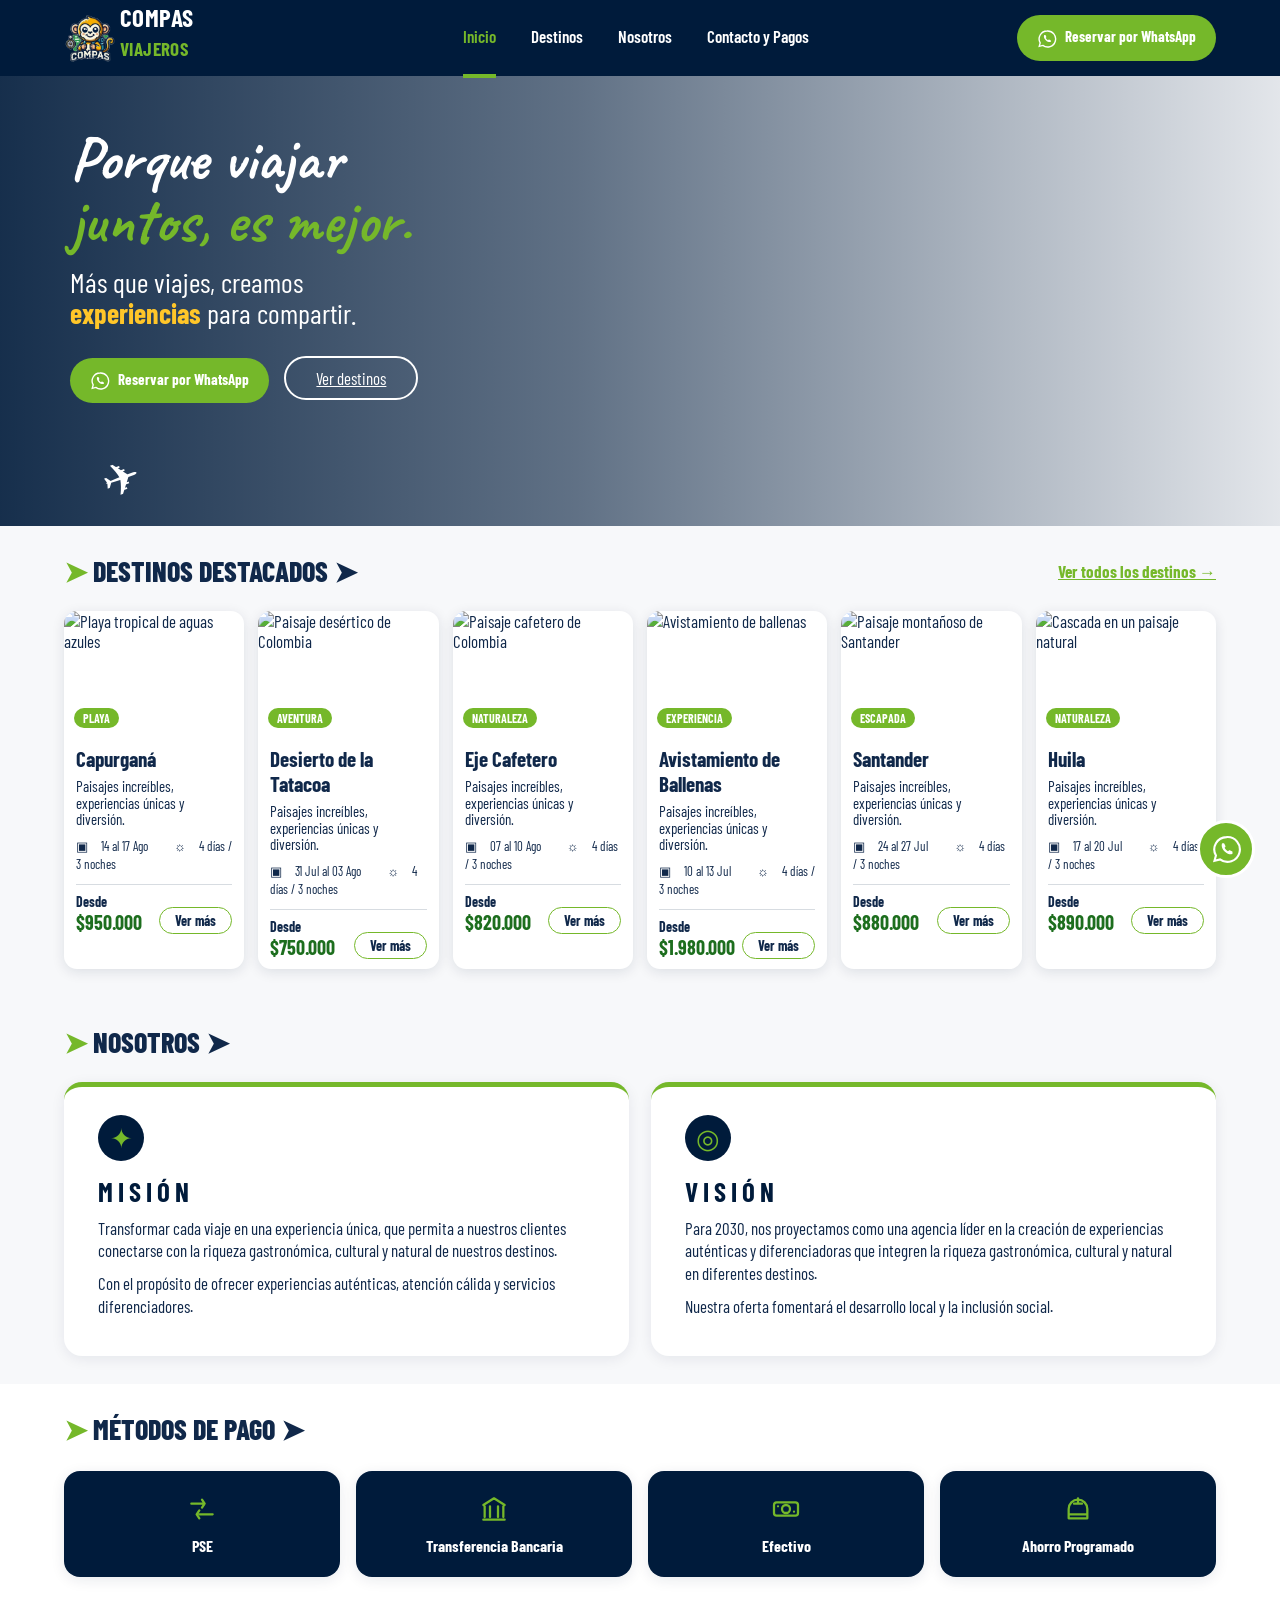
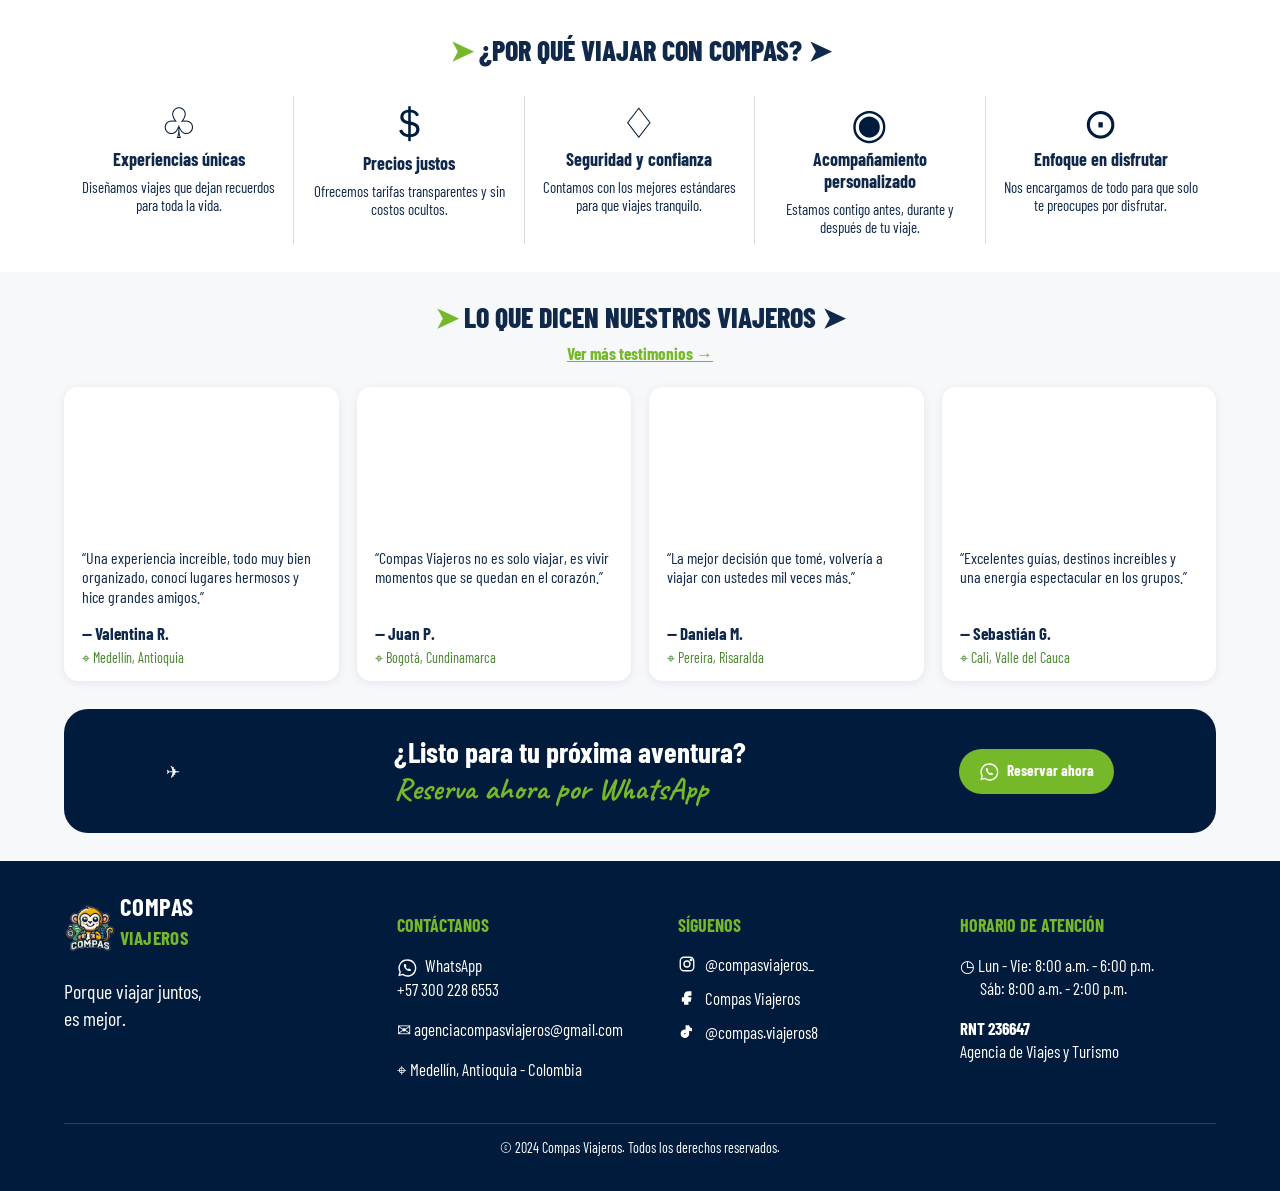
==== commit 62298d48: "feat: refine payment and support copy Co-Authored-By: Devin AI <158243242+devin-ai-integration[bot]@" ====
--- a/index.html
+++ b/index.html
@@ -142,10 +142,6 @@
         <div class="section-title">
           <h2>➤ MÉTODOS DE PAGO ➤</h2>
         </div>
-        <p class="payment-intro">
-          Esta sección permitirá que el viajero conozca todas las opciones
-          disponibles para realizar su pago.
-        </p>
         <div class="payment-grid">
           <article class="payment-card">
             <svg class="payment-icon" viewBox="0 0 24 24" aria-hidden="true"><path d="M4 8h10M12 5l2 3-2 3M20 16H10m0-3-2 3 2 3" /></svg>
@@ -183,7 +179,7 @@
             </p>
           </article>
           <article>
-            <span>◉</span><b>Acompañamiento 24/7</b>
+            <span>◉</span><b>Acompañamiento personalizado</b>
             <p>Estamos contigo antes, durante y después de tu viaje.</p>
           </article>
           <article>
--- a/styles.css
+++ b/styles.css
@@ -301,12 +301,8 @@
 .payment-section {
   background: #fff;
 }
-.payment-intro {
-  max-width: 720px;
-  margin: -8px auto 24px;
-  color: #40536b;
-  font-size: 18px;
-  text-align: center;
+.payment-section .section-title {
+  margin-bottom: 24px;
 }
 .payment-grid {
   display: grid;
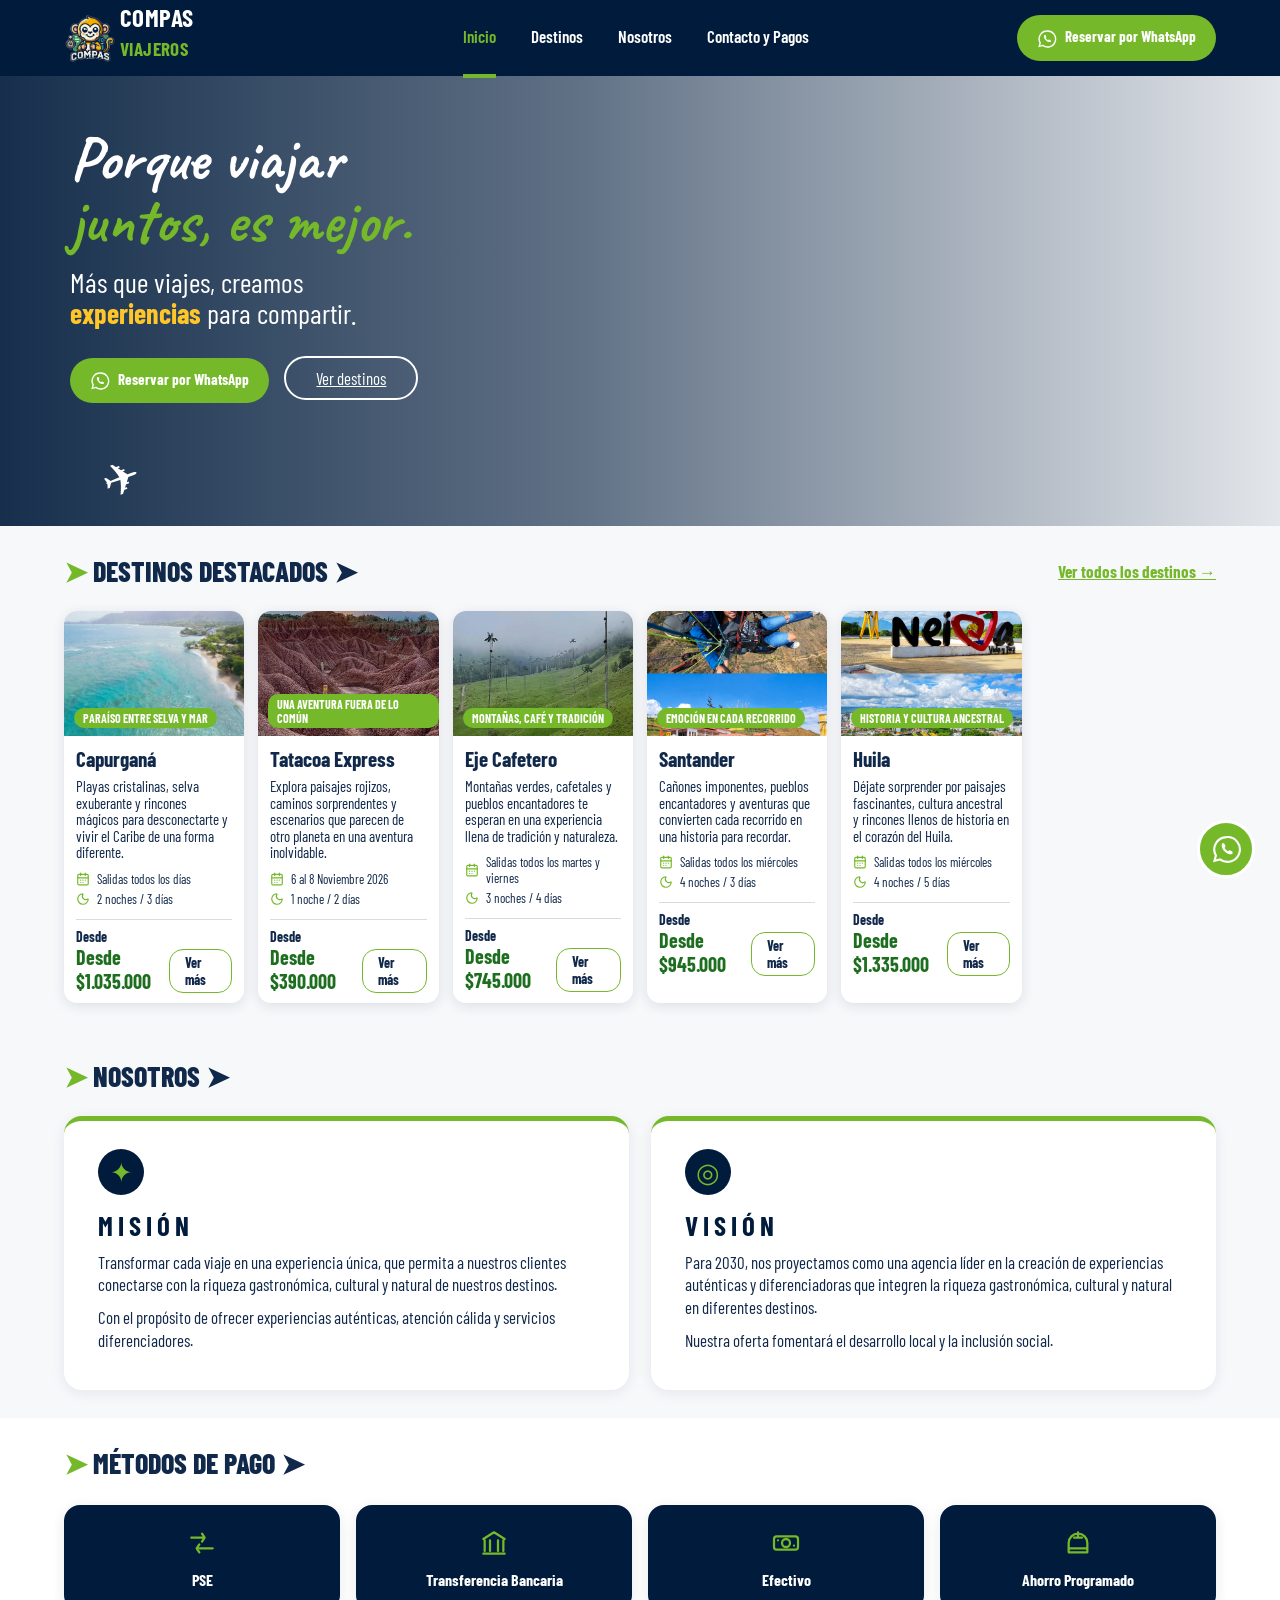
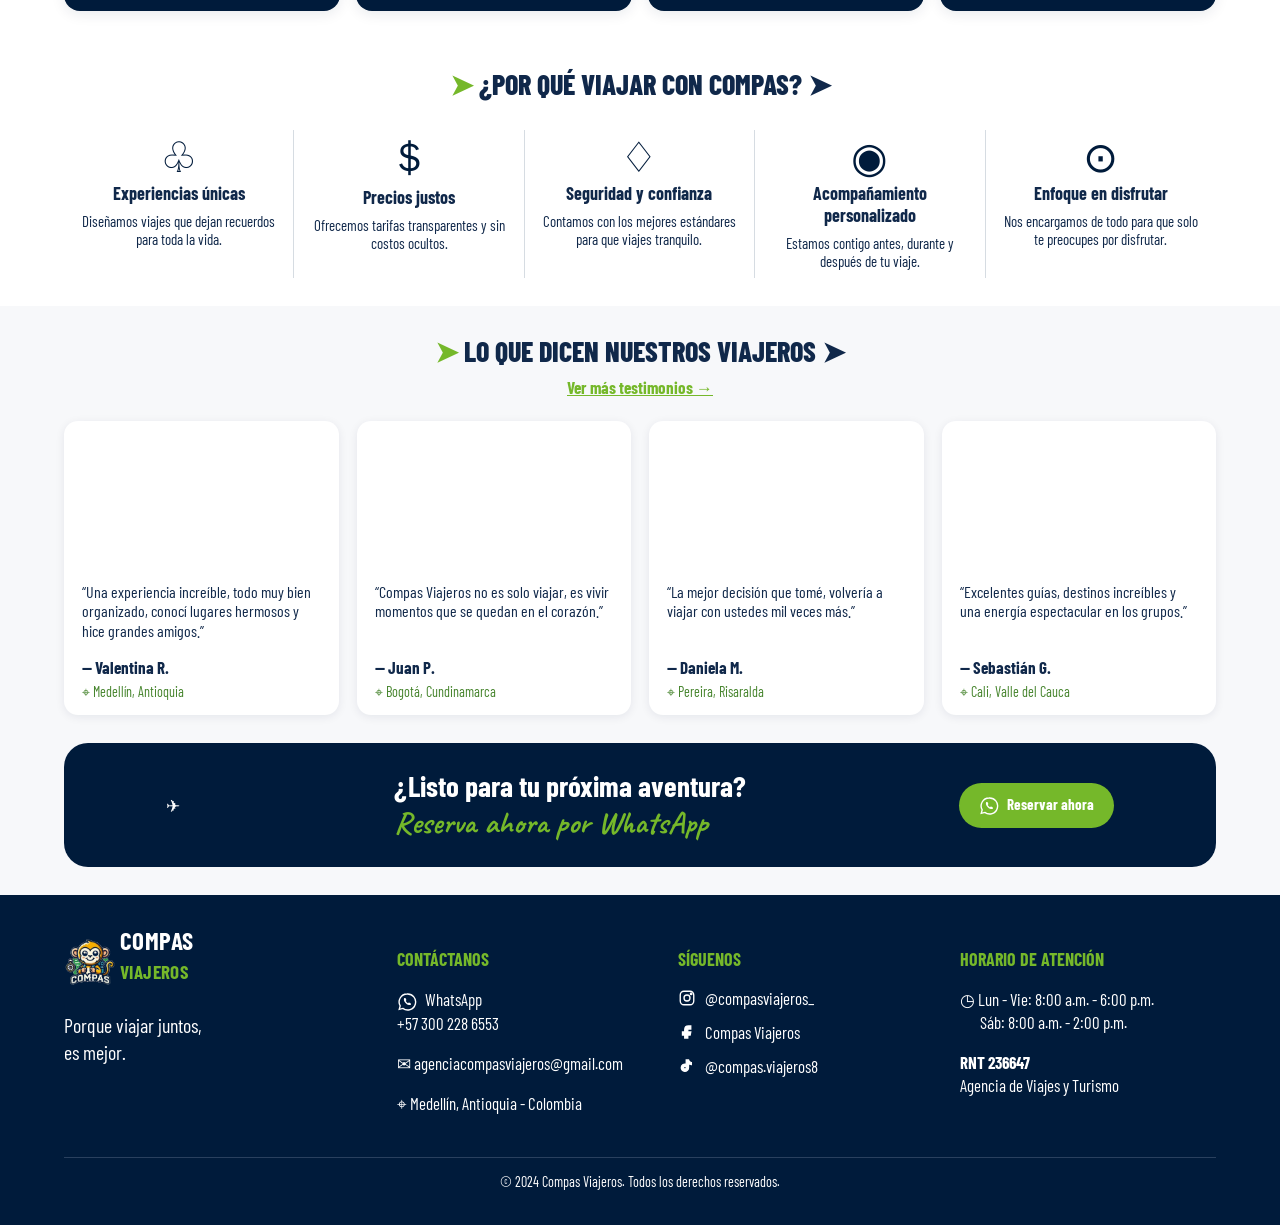
==== commit a755ecff: "Enrich structured data: TravelAgency, ItemList of trips with offers, breadcrumbs Co-Authored-By: Dev" ====
--- a/index.html
+++ b/index.html
@@ -61,7 +61,21 @@
         "name": "Compas Viajeros",
         "url": "https://compasviajeros.com/",
         "telephone": "+573002286553",
-        "areaServed": "CO"
+        "areaServed": "CO",
+        "description": "Agencia de viajes colombiana: viajes en grupo, destinos nacionales e internacionales. Porque viajar juntos, es mejor.",
+        "logo": "https://compasviajeros.com/media/compas-logo-color.png",
+        "image": "https://compasviajeros.com/media/og-compas-viajeros.jpg",
+        "contactPoint": {
+          "@type": "ContactPoint",
+          "telephone": "+573002286553",
+          "contactType": "sales",
+          "availableLanguage": "es"
+        },
+        "sameAs": [
+          "https://www.instagram.com/compasviajeros_/",
+          "https://www.facebook.com/share/1HbcP49M5q/",
+          "https://www.tiktok.com/@compas.viajeros8"
+        ]
       }
     </script>
   </head>
--- a/styles.css
+++ b/styles.css
@@ -75,10 +75,14 @@
   padding: 28px 0;
   font-weight: 600;
 }
+.topbar nav a {
+  border-bottom: 4px solid transparent;
+  transition: color 0.25s ease, border-color 0.25s ease;
+}
 .topbar nav a.active,
 .topbar nav a:hover {
   color: var(--green);
-  border-bottom: 4px solid var(--green);
+  border-color: var(--green);
 }
 .wa-button {
   background: var(--green);
@@ -91,6 +95,11 @@
   font-size: 15px;
   cursor: pointer;
   white-space: nowrap;
+  transition: transform 0.25s ease, box-shadow 0.25s ease, background 0.25s ease;
+}
+.wa-button:hover {
+  transform: translateY(-2px) scale(1.03);
+  box-shadow: 0 10px 20px #75b82a4d;
 }
 
 .wa-icon {
@@ -166,6 +175,35 @@
   font-size: 45px;
   color: #fff;
   transform: rotate(-20deg);
+  animation: plane-float 4s ease-in-out infinite;
+}
+@keyframes plane-float {
+  0%,
+  100% {
+    transform: rotate(-20deg) translateY(0);
+  }
+  50% {
+    transform: rotate(-20deg) translateY(-12px);
+  }
+}
+.hero-copy > * {
+  animation: hero-in 0.8s cubic-bezier(0.22, 0.61, 0.36, 1) backwards;
+}
+.hero-copy > *:nth-child(2) {
+  animation-delay: 0.15s;
+}
+.hero-copy > *:nth-child(3) {
+  animation-delay: 0.3s;
+}
+@keyframes hero-in {
+  from {
+    opacity: 0;
+    transform: translateY(26px);
+  }
+  to {
+    opacity: 1;
+    transform: none;
+  }
 }
 .home-block {
   padding: 28px 5%;
@@ -202,15 +240,25 @@
   border-radius: 13px;
   overflow: hidden;
   box-shadow: 0 3px 13px #001b3b1c;
+  transition: transform 0.35s ease, box-shadow 0.35s ease;
+}
+.travel-card:hover {
+  transform: translateY(-6px);
+  box-shadow: 0 14px 28px #001b3b2e;
 }
 .travel-image {
   height: 125px;
   position: relative;
+  overflow: hidden;
 }
 .travel-image img {
   width: 100%;
   height: 100%;
   object-fit: cover;
+  transition: transform 0.6s ease;
+}
+.travel-card:hover .travel-image img {
+  transform: scale(1.08);
 }
 .travel-image span {
   position: absolute;
@@ -238,8 +286,22 @@
   margin: 0 0 10px;
 }
 .travel-meta {
+  display: flex;
+  flex-direction: column;
+  gap: 4px;
   font-size: 13px;
   margin-bottom: 12px;
+}
+.meta-line {
+  display: flex;
+  align-items: center;
+  gap: 7px;
+}
+.meta-line .ico {
+  flex: none;
+  width: 14px;
+  height: 14px;
+  color: var(--green);
 }
 .travel-bottom {
   border-top: 1px solid #d7dce1;
@@ -260,6 +322,11 @@
   color: var(--ink);
   font-weight: bold;
   cursor: pointer;
+  transition: background 0.25s ease, color 0.25s ease;
+}
+.travel-bottom a:hover {
+  background: var(--green);
+  color: #fff;
 }
 .about-us {
   background: var(--paper);
@@ -275,6 +342,11 @@
   padding: 28px 34px;
   box-shadow: 0 3px 14px #001b3b14;
   border-top: 5px solid var(--green);
+  transition: transform 0.35s ease, box-shadow 0.35s ease;
+}
+.mission-card:hover {
+  transform: translateY(-5px);
+  box-shadow: 0 14px 30px #001b3b26;
 }
 .mission-icon {
   display: inline-flex;
@@ -318,6 +390,11 @@
   justify-items: center;
   gap: 11px;
   box-shadow: 0 3px 14px #001b3b18;
+  transition: transform 0.3s ease, box-shadow 0.3s ease;
+}
+.payment-card:hover {
+  transform: translateY(-4px);
+  box-shadow: 0 12px 26px #001b3b33;
 }
 .payment-card span {
   font-weight: 700;
@@ -335,6 +412,10 @@
 .why-grid article {
   padding: 0 18px;
   border-right: 1px solid #d6dce2;
+  transition: transform 0.3s ease;
+}
+.why-grid article:hover {
+  transform: translateY(-5px);
 }
 .why-grid article:last-child {
   border: 0;
@@ -373,6 +454,11 @@
   padding-bottom: 14px;
   overflow: hidden;
   box-shadow: 0 2px 10px #001b3b14;
+  transition: transform 0.35s ease, box-shadow 0.35s ease;
+}
+.test-grid article:hover {
+  transform: translateY(-6px);
+  box-shadow: 0 14px 28px #001b3b26;
 }
 .test-image {
   height: 145px;
@@ -448,9 +534,15 @@
   align-items: center;
   gap: 9px;
 }
+.social-links a {
+  transition: color 0.25s ease, transform 0.25s ease;
+}
 .social-links a:hover,
 .footer-contact:hover {
   color: var(--green);
+}
+.social-links a:hover {
+  transform: translateX(4px);
 }
 .social-icon {
   width: 18px;
@@ -507,6 +599,20 @@
   font-size: 30px;
   z-index: 12;
   cursor: pointer;
+  transition: transform 0.25s ease;
+  animation: wa-pulse 2.6s ease-in-out infinite;
+}
+.floating-wa:hover {
+  transform: scale(1.12);
+}
+@keyframes wa-pulse {
+  0%,
+  100% {
+    box-shadow: 0 0 0 0 #75b82a66;
+  }
+  50% {
+    box-shadow: 0 0 0 14px #75b82a00;
+  }
 }
 .destinations-hero {
   height: 300px;
@@ -554,6 +660,9 @@
   gap: 7px;
 }
 .category-list button {
+  display: flex;
+  align-items: center;
+  gap: 10px;
   border: 0;
   background: none;
   text-align: left;
@@ -563,6 +672,11 @@
   cursor: pointer;
   border-radius: 9px;
 }
+.category-list button .ico {
+  flex: none;
+  width: 16px;
+  height: 16px;
+}
 .category-list button.active,
 .category-list button:hover {
   background: var(--green);
@@ -591,6 +705,53 @@
 }
 .destination-cards {
   grid-template-columns: repeat(3, 1fr);
+}
+.type-filter {
+  display: inline-flex;
+  gap: 4px;
+  background: #fff;
+  border: 1px solid #ccd5df;
+  border-radius: 10px;
+  padding: 4px;
+  margin-bottom: 14px;
+}
+.type-filter button {
+  border: 0;
+  background: none;
+  color: var(--ink);
+  font: inherit;
+  font-weight: 600;
+  padding: 8px 18px;
+  border-radius: 7px;
+  cursor: pointer;
+}
+.type-filter button.active {
+  background: var(--green);
+  color: #fff;
+}
+.travel-image .badge-intl {
+  position: absolute;
+  top: 8px;
+  right: 10px;
+  background: var(--navy);
+  color: #fff;
+  border-radius: 10px;
+  padding: 3px 9px;
+  font-size: 11px;
+  font-weight: bold;
+  font-style: normal;
+  text-transform: uppercase;
+  letter-spacing: .04em;
+}
+.empty-note {
+  color: var(--ink);
+  font-size: 15px;
+}
+.empty-note .empty-wa {
+  color: var(--green);
+  font-weight: bold;
+  cursor: pointer;
+  text-decoration: underline;
 }
 .results-head {
   display: flex;
@@ -662,6 +823,42 @@
   padding: 0 18px;
   font-weight: bold;
   border-radius: 0 5px 5px 0;
+}
+
+.reveal {
+  opacity: 0;
+}
+.reveal.revealed {
+  opacity: 1;
+  animation: reveal-in 0.7s cubic-bezier(0.22, 0.61, 0.36, 1) backwards;
+  animation-delay: var(--reveal-delay, 0ms);
+}
+@keyframes reveal-in {
+  from {
+    opacity: 0;
+    transform: translateY(28px);
+  }
+  to {
+    opacity: 1;
+    transform: none;
+  }
+}
+@media (prefers-reduced-motion: reduce) {
+  html {
+    scroll-behavior: auto;
+  }
+  .reveal {
+    opacity: 1;
+  }
+  .reveal.revealed,
+  .hero-copy > *,
+  .plane,
+  .floating-wa {
+    animation: none;
+  }
+  * {
+    transition-duration: 0.01ms !important;
+  }
 }
 @media (max-width: 900px) {
   .topbar {
